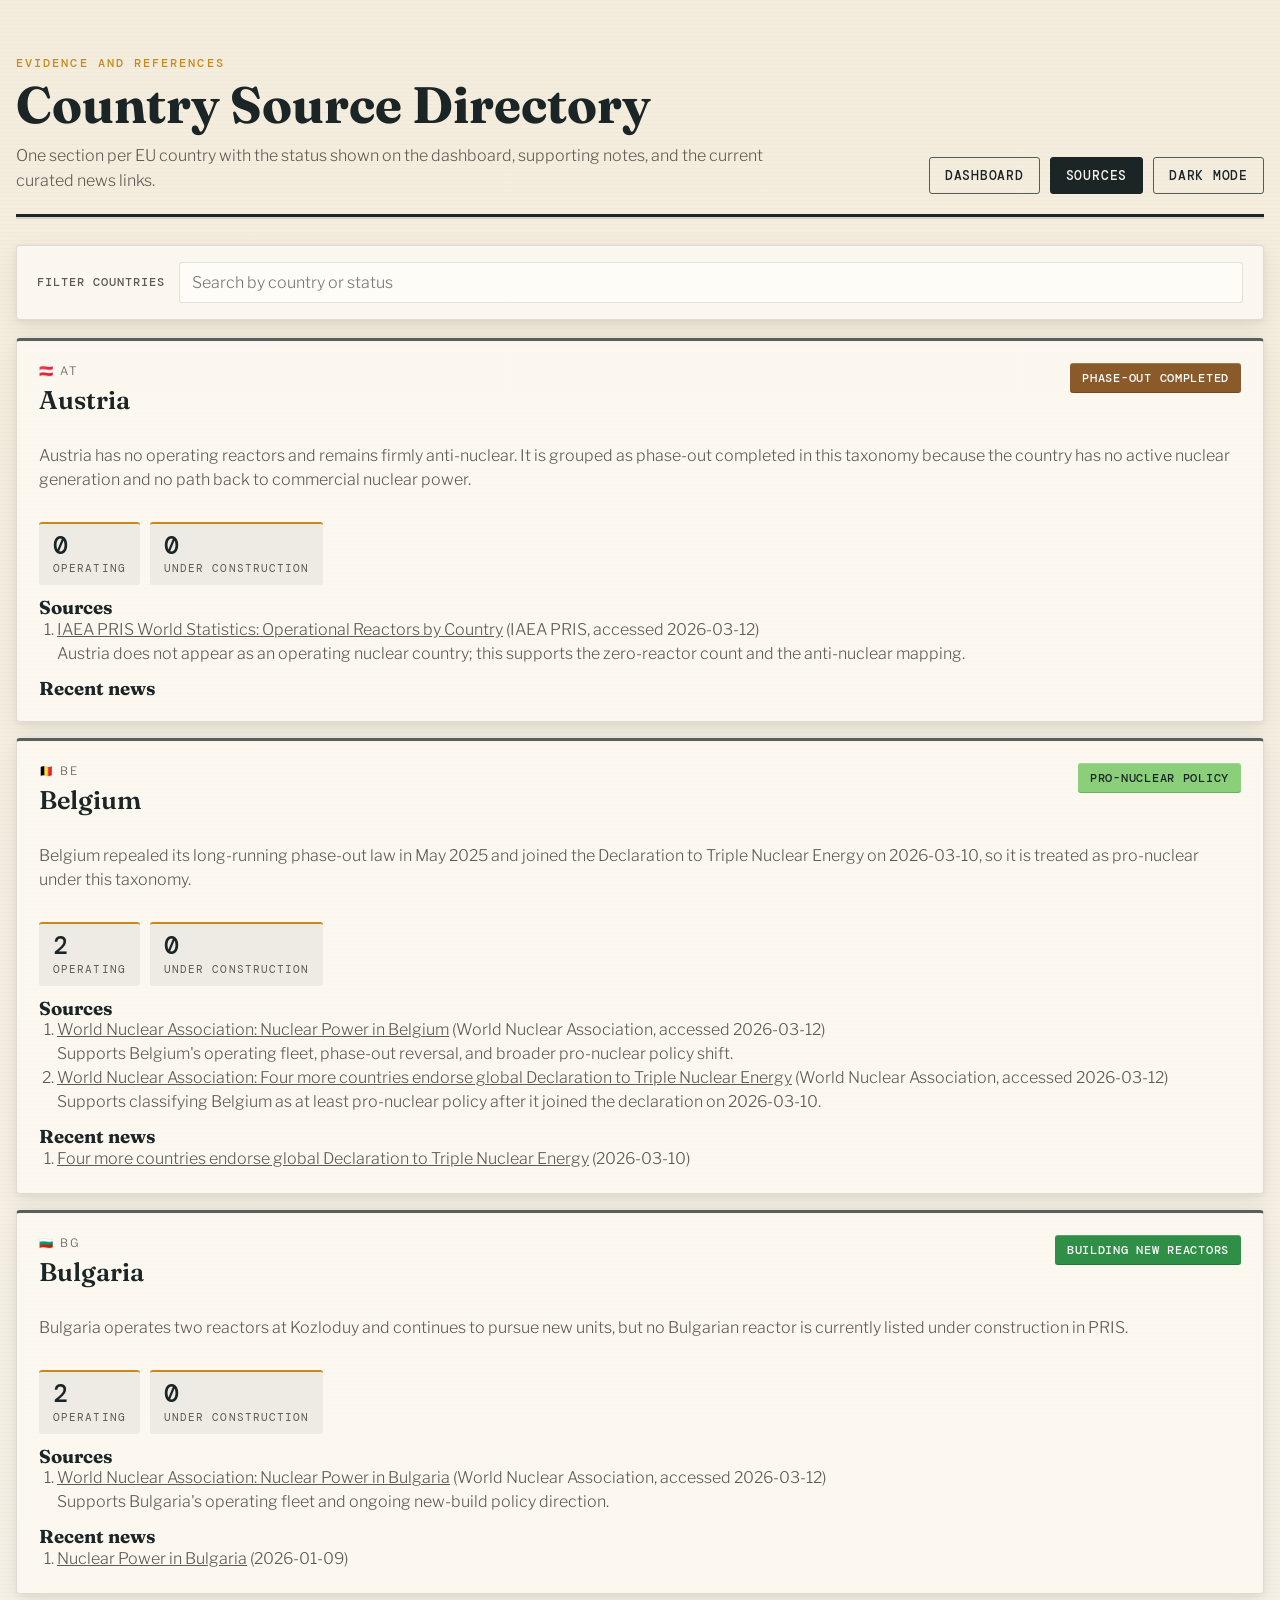
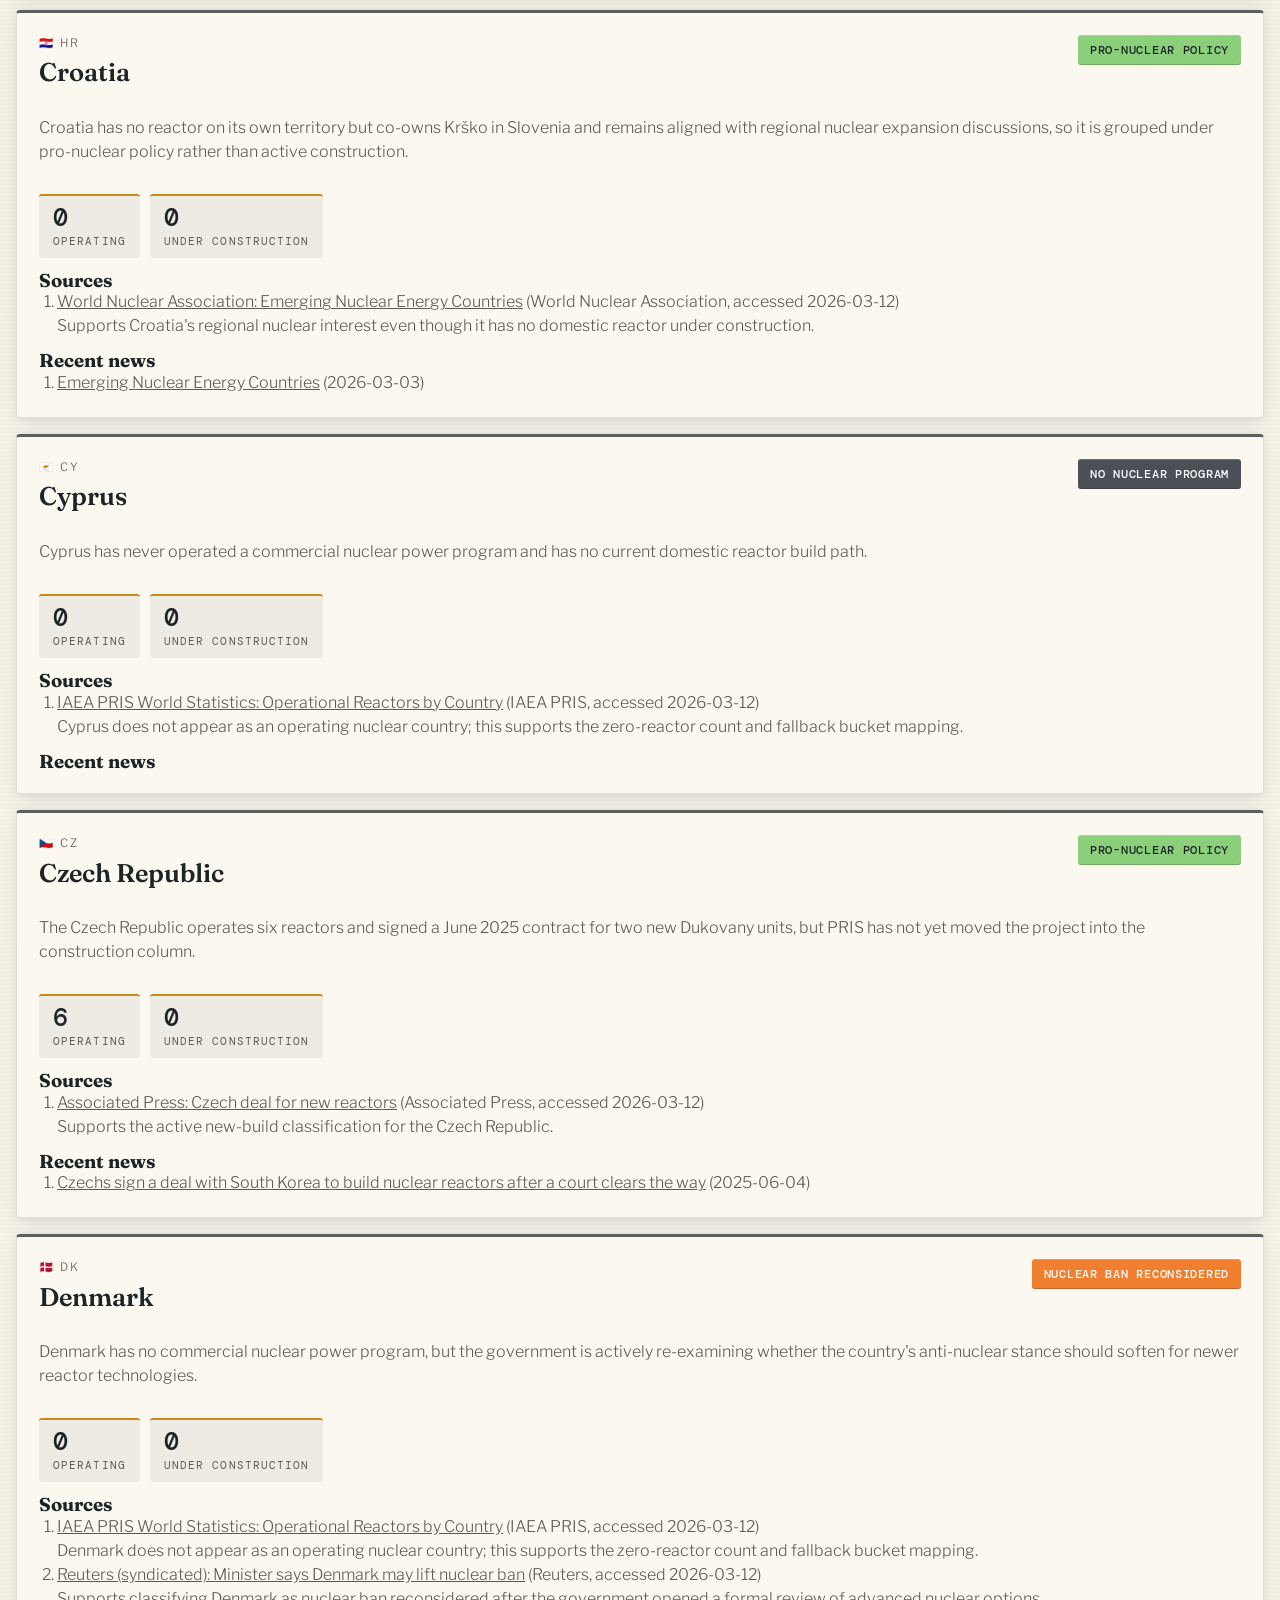
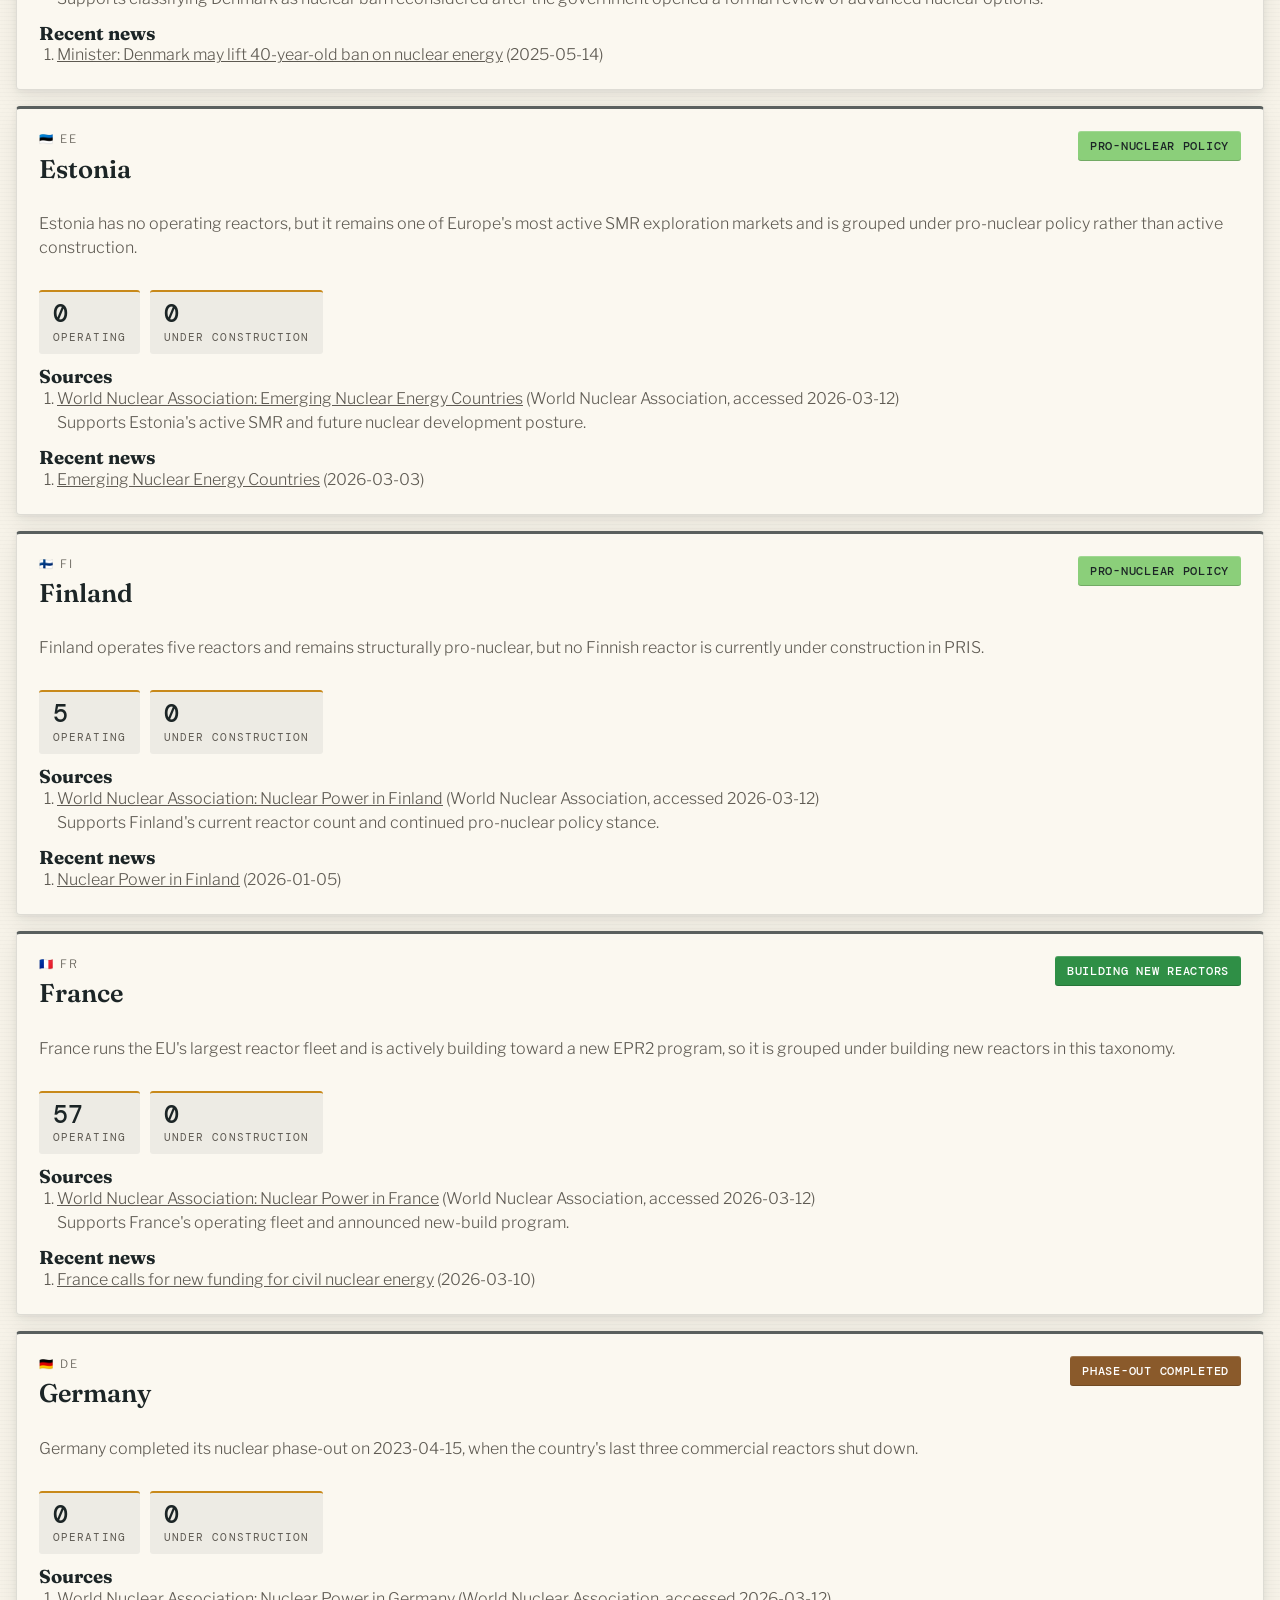
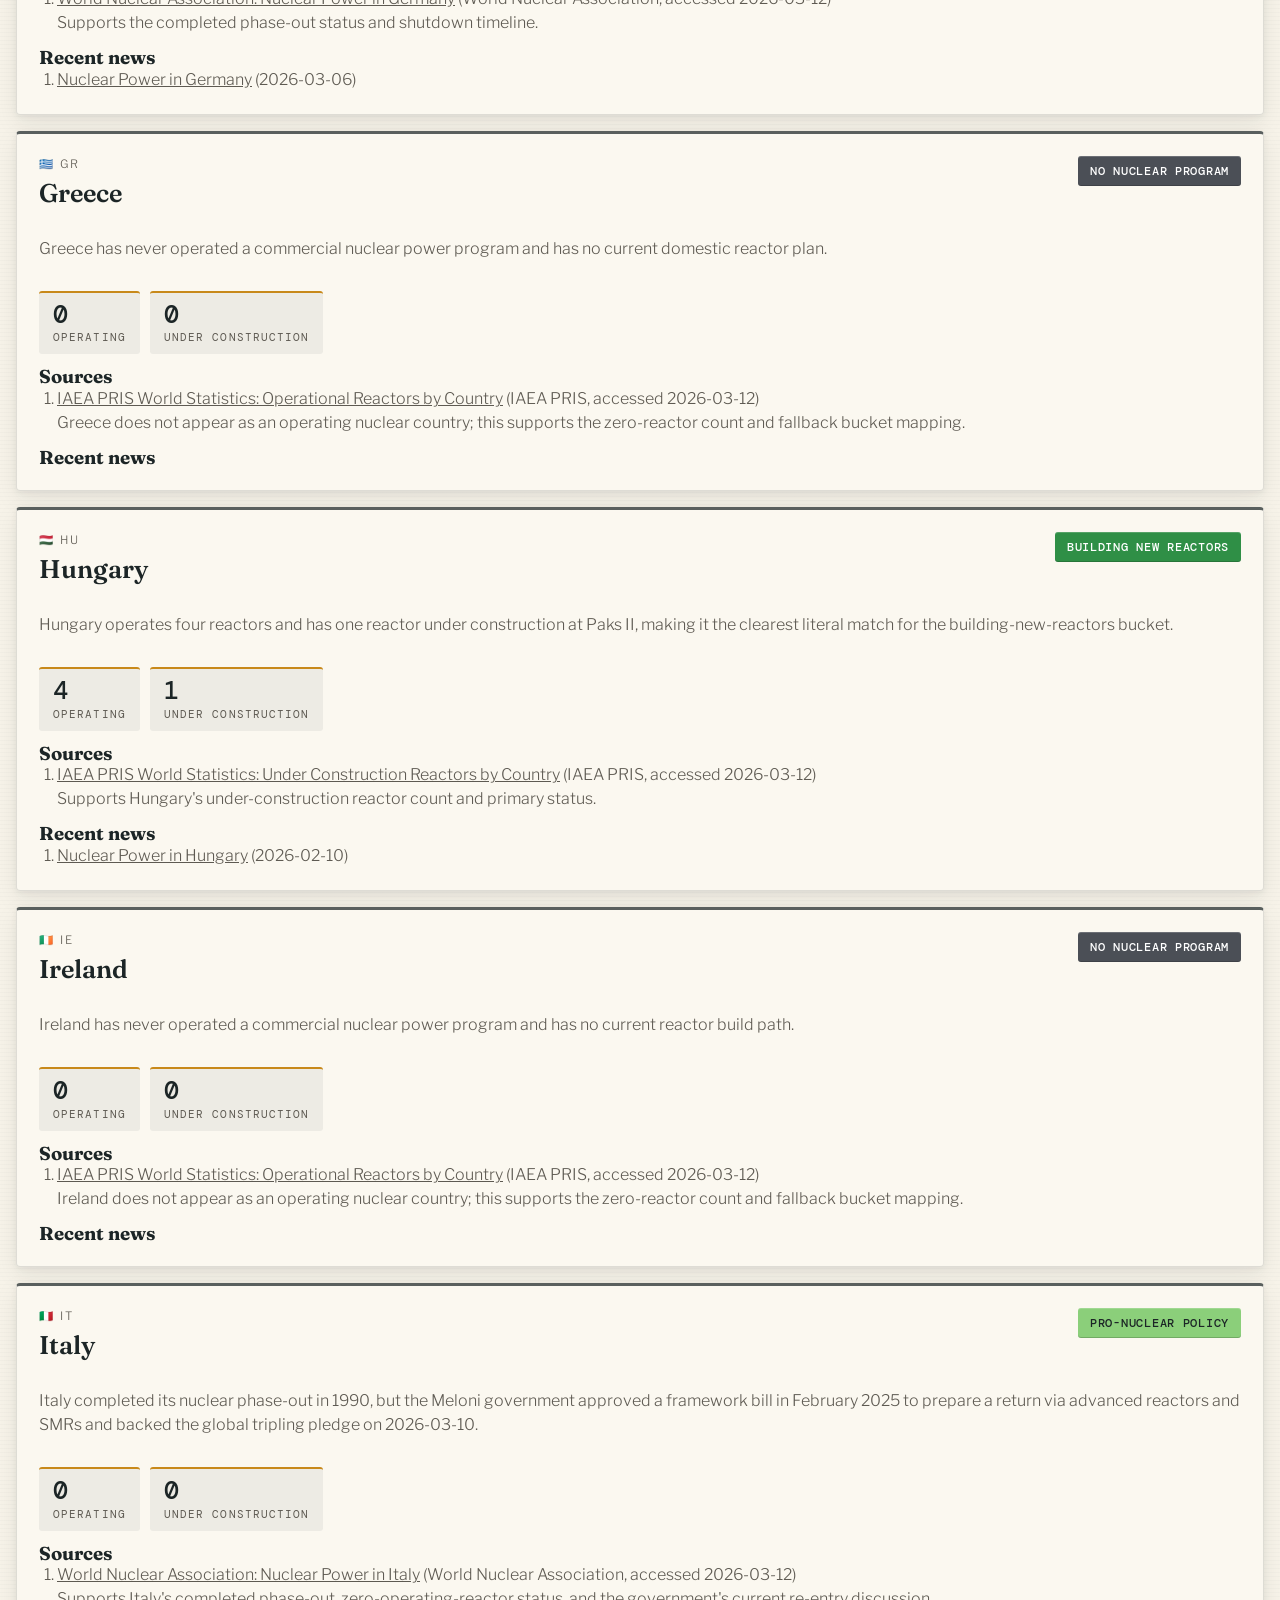
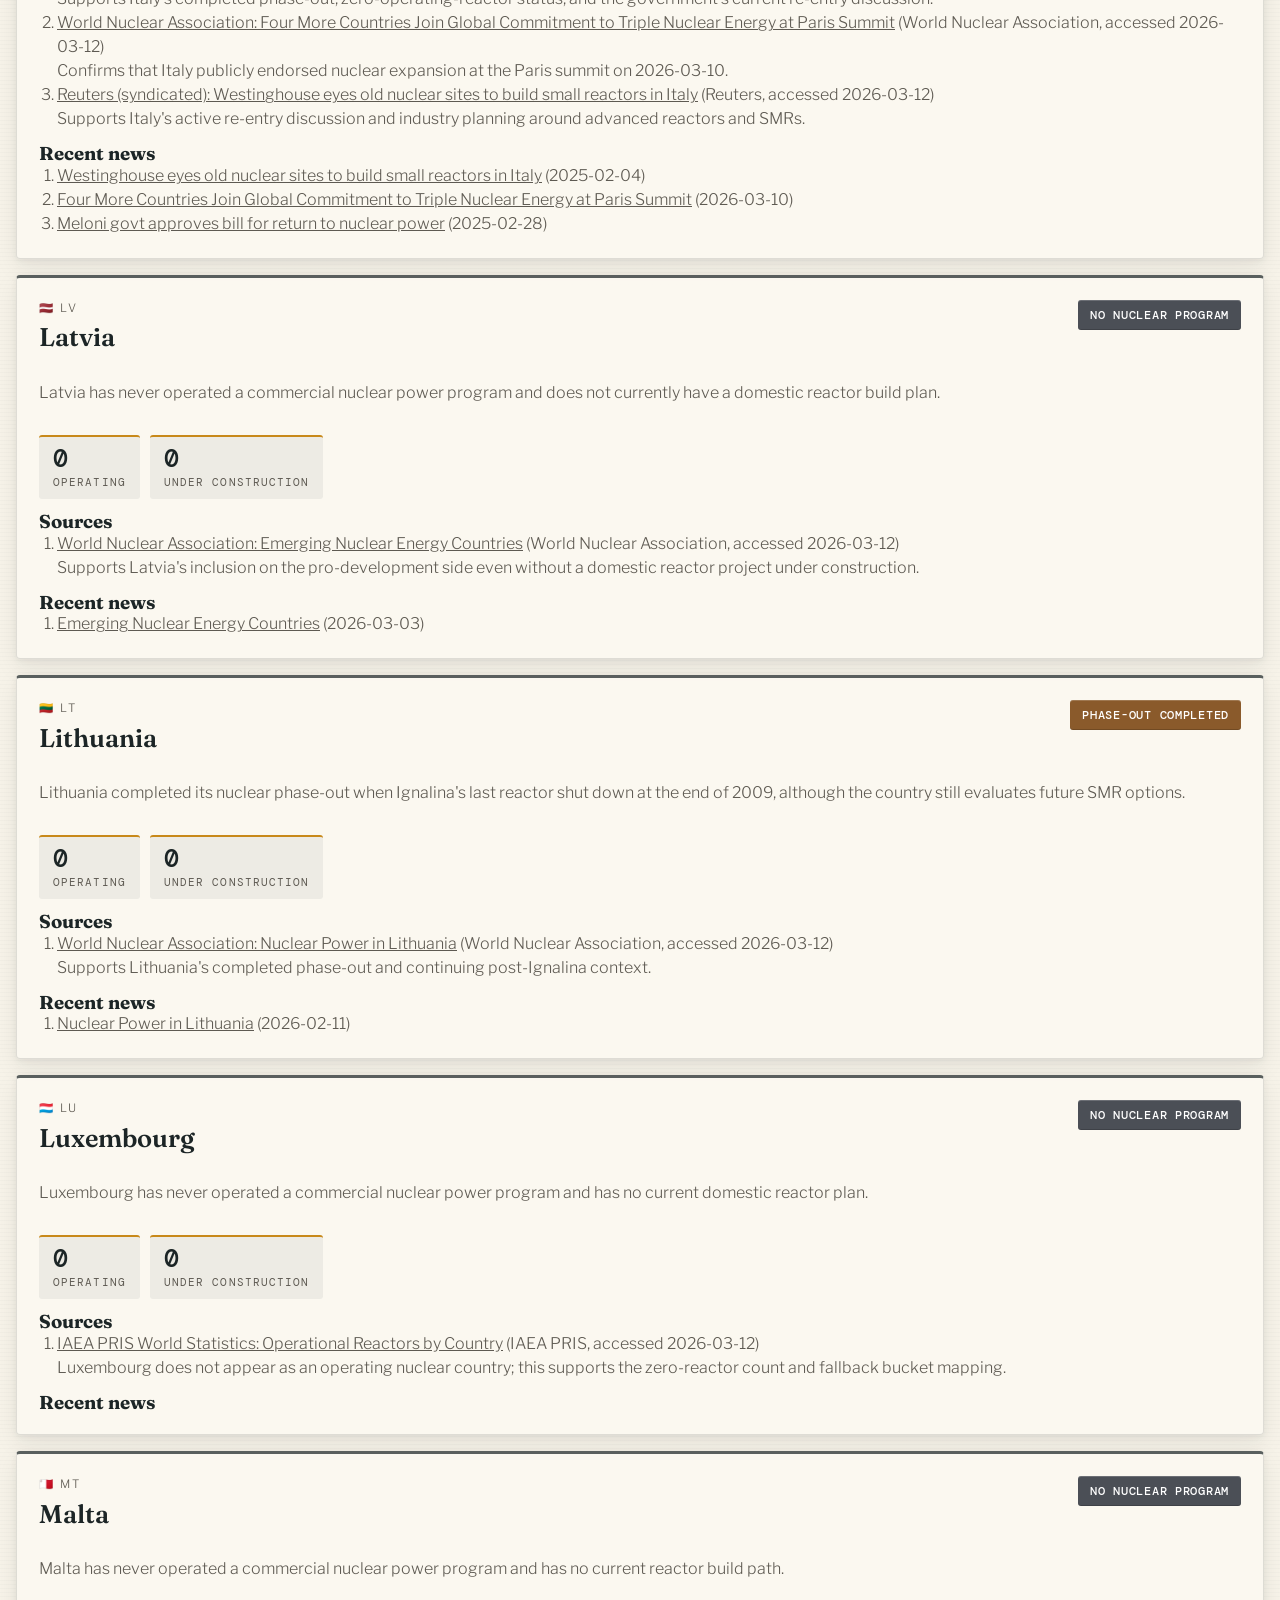
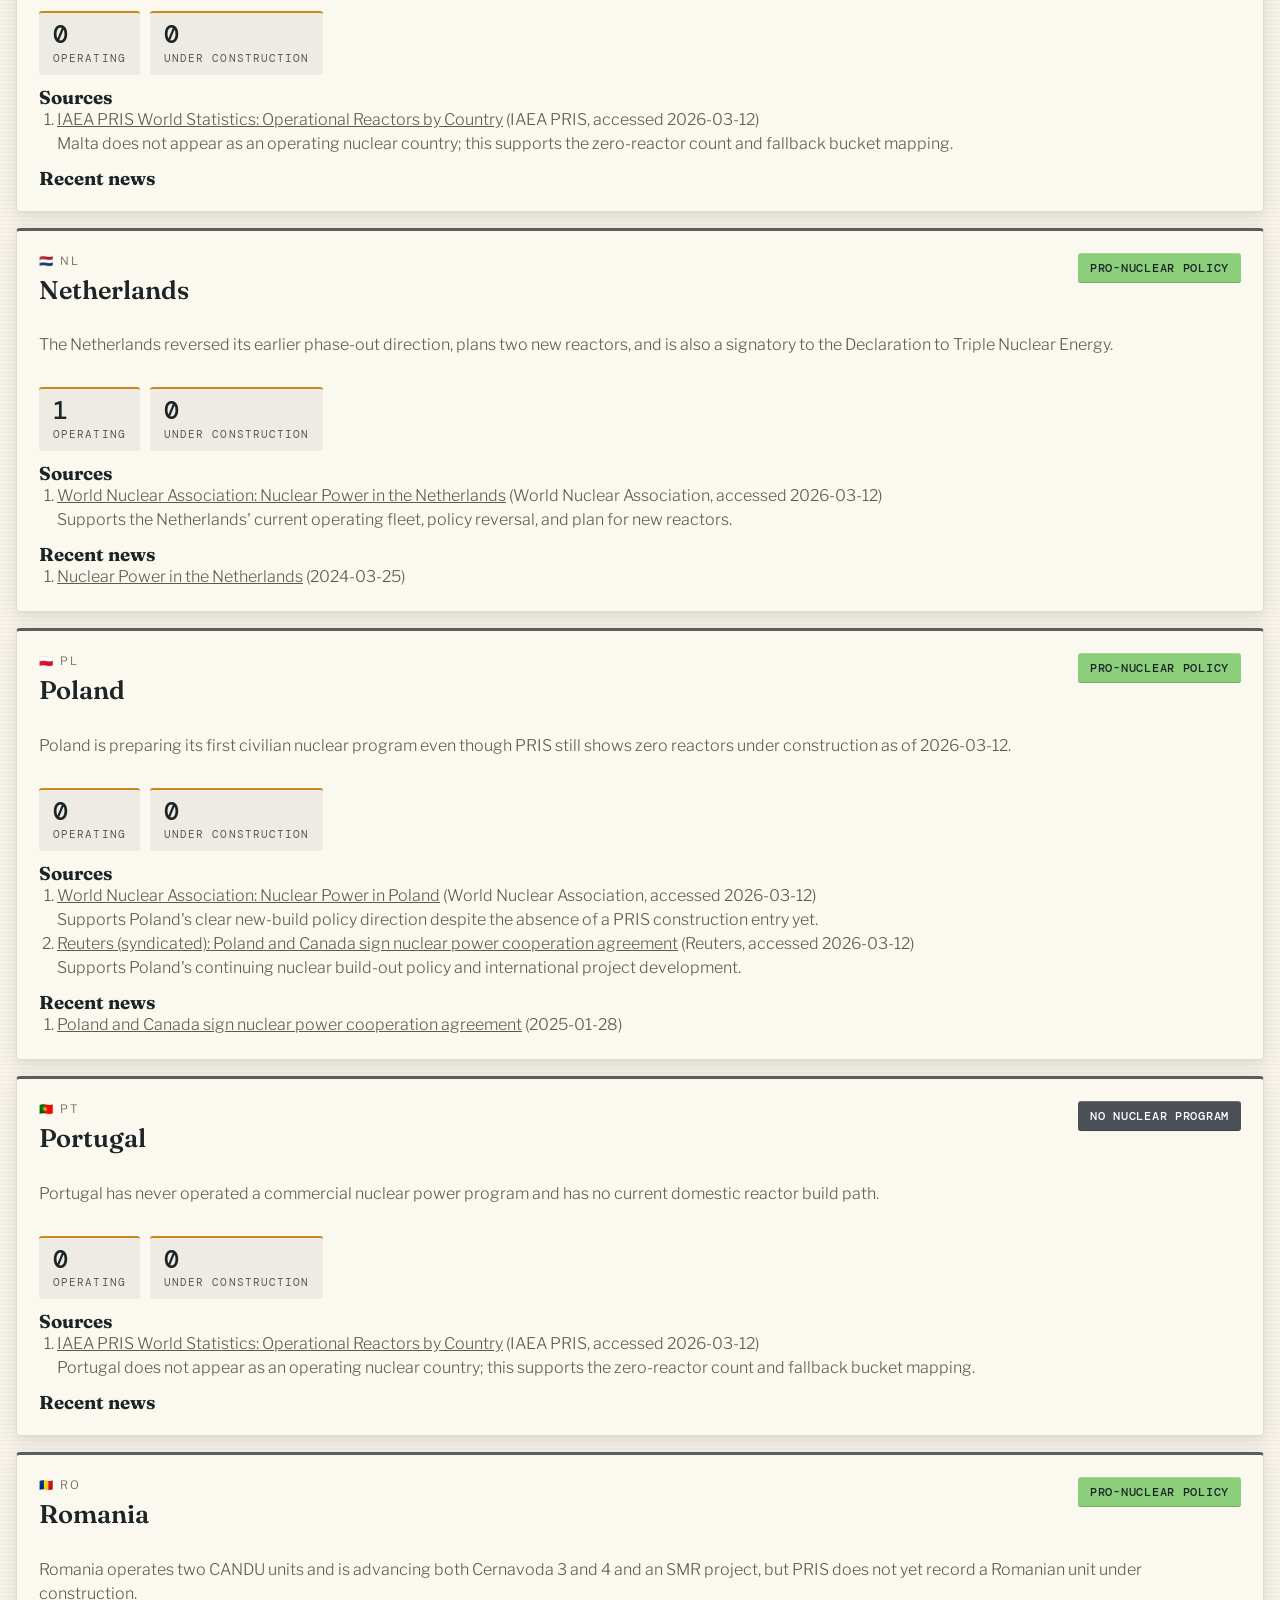
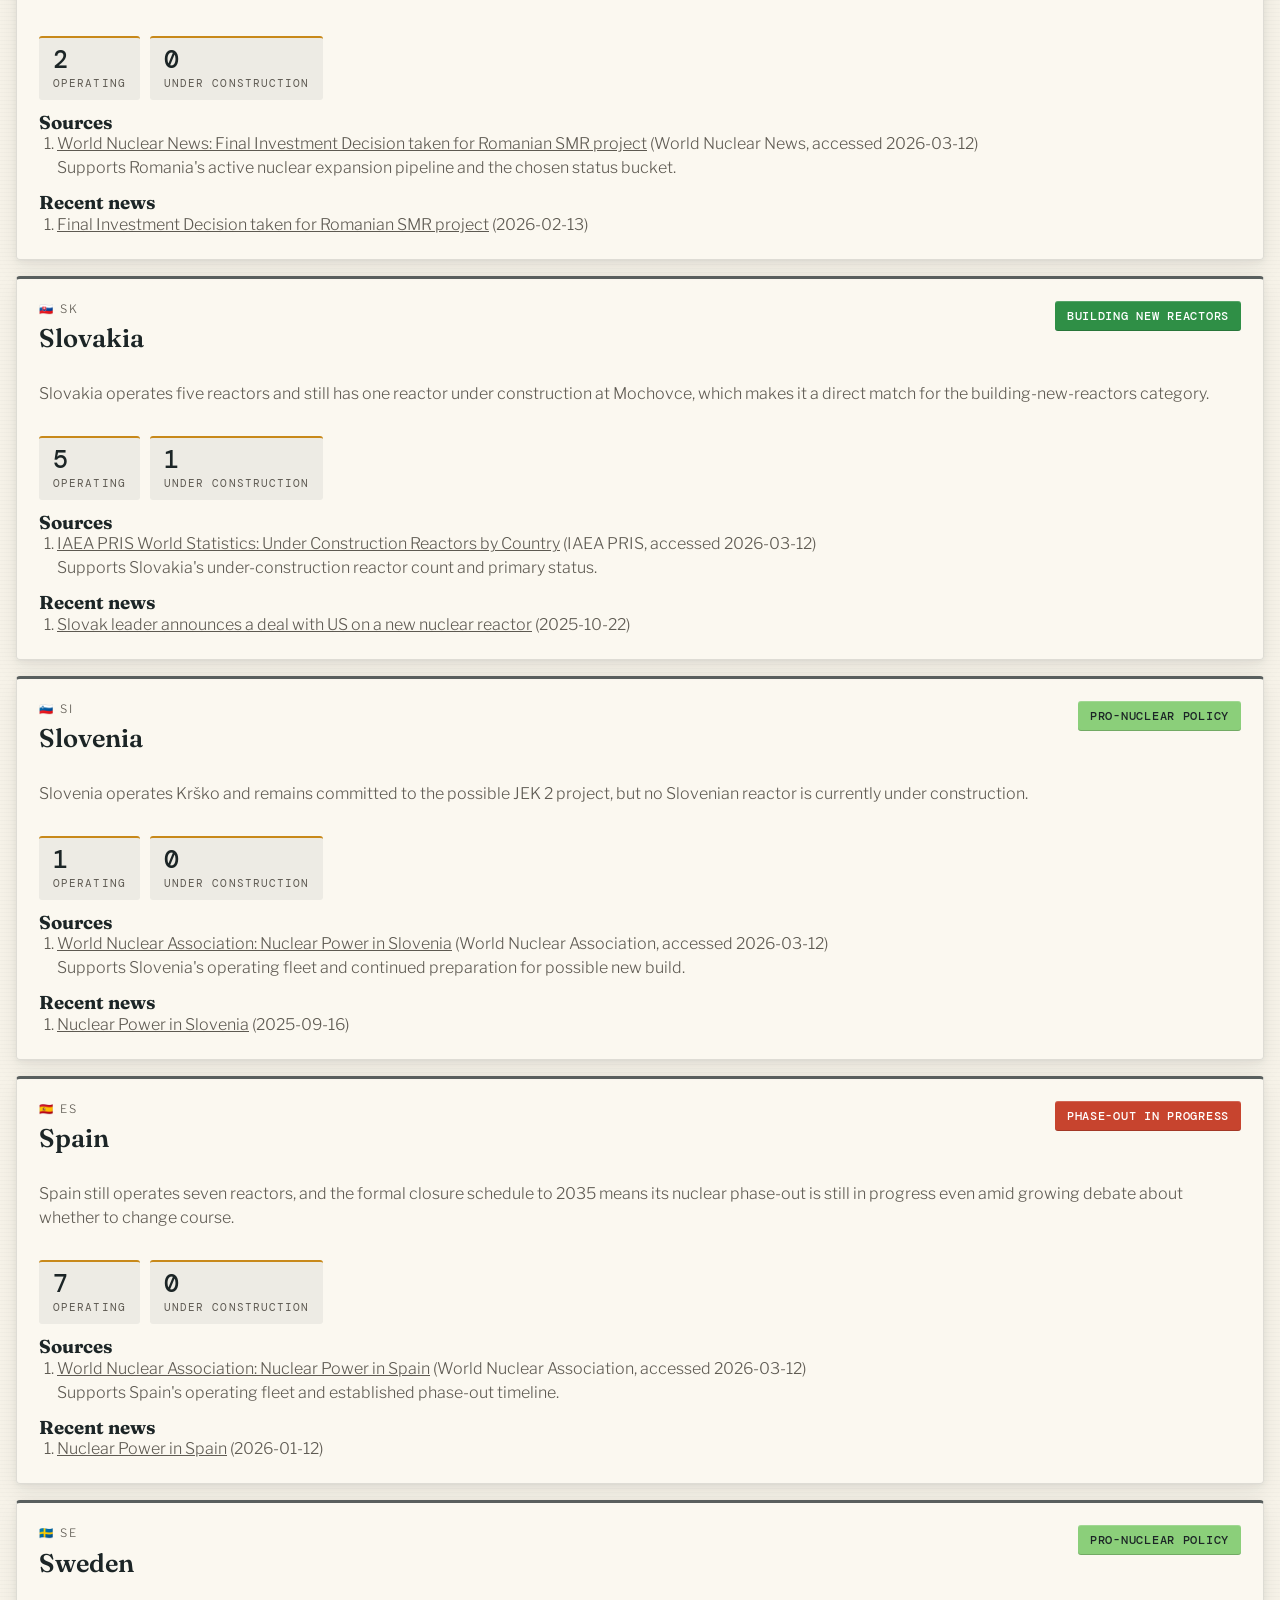
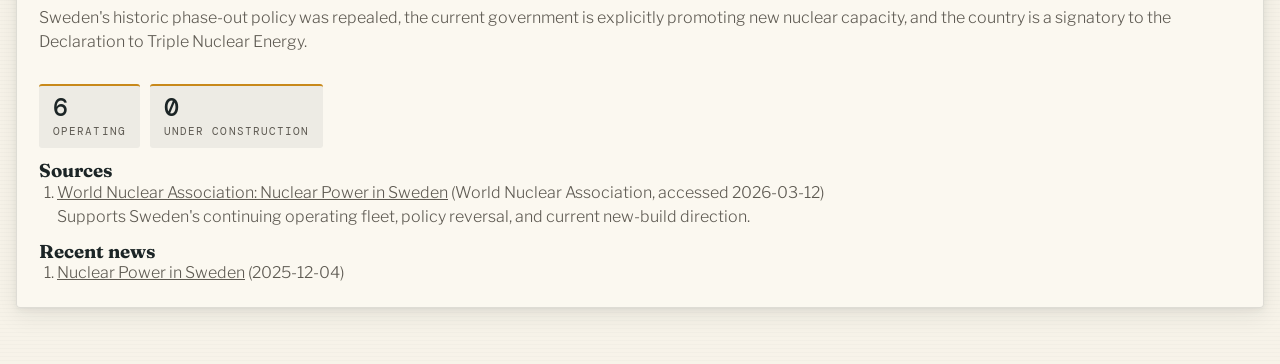
==== sources.html @ fb6e010a "Initial EU nuclear policy status dashboard" ====
<!DOCTYPE html>
<html lang="en">
  <head>
    <meta charset="UTF-8" />
    <meta name="viewport" content="width=device-width, initial-scale=1.0" />
    <title>EU Nuclear Sources</title>
    <link rel="preconnect" href="https://fonts.googleapis.com" />
    <link rel="preconnect" href="https://fonts.gstatic.com" crossorigin />
    <link
      href="https://fonts.googleapis.com/css2?family=Fraunces:ital,opsz,wght@0,9..144,300..900;1,9..144,300..900&family=DM+Mono:ital,wght@0,300;0,400;0,500;1,300&family=Libre+Franklin:ital,wght@0,300;0,400;0,600;0,700;1,300&display=swap"
      rel="stylesheet"
    />
    <link rel="stylesheet" href="assets/css/styles.css" />
  </head>
  <body data-page="sources">
    <div class="page-shell">
      <header class="site-header">
        <div>
          <p class="eyebrow">Evidence and references</p>
          <h1>Country Source Directory</h1>
          <p class="intro">
            One section per EU country with the status shown on the dashboard,
            supporting notes, and the current curated news links.
          </p>
        </div>
        <nav class="site-nav" aria-label="Primary navigation">
          <a class="nav-link" href="index.html">Dashboard</a>
          <a class="nav-link is-active" href="sources.html">Sources</a>
          <button class="theme-toggle" id="theme-toggle" type="button" aria-pressed="false">
            Dark mode
          </button>
        </nav>
      </header>

      <main class="sources-main">
        <section class="sources-toolbar">
          <label class="search-label" for="country-search">Filter countries</label>
          <input
            id="country-search"
            class="country-search"
            type="search"
            placeholder="Search by country or status"
          />
        </section>
        <section id="sources-list" class="sources-list" aria-live="polite"></section>
      </main>
    </div>

    <script type="module" src="assets/js/main.js"></script>
  </body>
</html>
---- assets/css/styles.css ----
:root {
  color-scheme: light;
  --bg: #f7f3e9;
  --bg-strong: #ede8da;
  --panel: rgba(251, 248, 241, 0.95);
  --panel-strong: rgba(255, 253, 248, 0.88);
  --ink: #1c2526;
  --muted: #5e5a52;
  --line: rgba(28, 37, 38, 0.13);
  --line-strong: rgba(28, 37, 38, 0.72);
  --accent: #c8891a;
  --accent-dim: rgba(200, 137, 26, 0.18);
  --shadow: 0 2px 6px rgba(28, 37, 38, 0.06), 0 8px 24px rgba(28, 37, 38, 0.08);
  --shadow-strong: 0 4px 12px rgba(28, 37, 38, 0.10), 0 16px 40px rgba(28, 37, 38, 0.12);
  --sea: rgba(28, 37, 38, 0.06);
  --sea-bg: linear-gradient(160deg, #edeae3 0%, #e4e0d8 50%, #dcd8cf 100%);
  --map-frame-top: rgba(255, 255, 255, 0.7);
  --map-frame-bottom: rgba(227, 220, 205, 0.8);
  --map-frame-stripe: rgba(28, 37, 38, 0.025);
  --detail-panel-bg: rgba(251, 248, 241, 0.97);
  --pill-bg: rgba(28, 37, 38, 0.06);
  --row-bg: rgba(28, 37, 38, 0.04);
  --empty-bg: rgba(251, 248, 241, 0.8);
  --context-fill: #d8d4ca;
  --context-stroke: rgba(28, 37, 38, 0.22);
  --active-stroke: #111111;
  --no-nuclear-program: #4b4f56;
  --phase-out-in-progress: #c7442e;
  --phase-out-completed: #8a5a2b;
  --nuclear-ban-reconsidered: #f07f2f;
  --phase-out-reverted: #d6b93d;
  --pro-nuclear-policy: #8bcf7a;
  --building-new-reactors: #2f8f46;
  --unknown: #8b918f;
}

[data-theme="dark"] {
  color-scheme: dark;
  --bg: #141618;
  --bg-strong: #1c2022;
  --panel: rgba(24, 27, 30, 0.96);
  --panel-strong: rgba(30, 34, 38, 0.92);
  --ink: #ede8dc;
  --muted: #9a9488;
  --line: rgba(237, 232, 220, 0.12);
  --line-strong: rgba(237, 232, 220, 0.65);
  --accent: #d4972a;
  --accent-dim: rgba(212, 151, 42, 0.18);
  --shadow: 0 2px 8px rgba(0, 0, 0, 0.28), 0 12px 36px rgba(0, 0, 0, 0.36);
  --shadow-strong: 0 4px 16px rgba(0, 0, 0, 0.36), 0 24px 56px rgba(0, 0, 0, 0.44);
  --sea: rgba(237, 232, 220, 0.06);
  --sea-bg: linear-gradient(160deg, #2a2e32 0%, #242830 50%, #1e2228 100%);
  --map-frame-top: rgba(35, 45, 52, 0.92);
  --map-frame-bottom: rgba(22, 30, 36, 0.95);
  --map-frame-stripe: rgba(255, 255, 255, 0.028);
  --detail-panel-bg: rgba(24, 27, 30, 0.97);
  --pill-bg: rgba(255, 255, 255, 0.07);
  --row-bg: rgba(255, 255, 255, 0.04);
  --empty-bg: rgba(24, 27, 30, 0.88);
  --context-fill: #2c3238;
  --context-stroke: rgba(237, 232, 220, 0.18);
  --active-stroke: #ede8dc;
}

* {
  box-sizing: border-box;
}

html {
  scroll-behavior: smooth;
}

body {
  margin: 0;
  min-height: 100vh;
  color: var(--ink);
  font-family: "Libre Franklin", "IBM Plex Sans", sans-serif;
  font-weight: 300;
  background-color: var(--bg);
  background-image:
    linear-gradient(180deg, rgba(200, 137, 26, 0.06) 0%, transparent 18%),
    repeating-linear-gradient(
      0deg,
      transparent,
      transparent 3px,
      rgba(28, 37, 38, 0.018) 3px,
      rgba(28, 37, 38, 0.018) 4px
    );
}

[data-theme="dark"] body {
  background-color: var(--bg);
  background-image:
    linear-gradient(180deg, rgba(212, 151, 42, 0.08) 0%, transparent 18%),
    repeating-linear-gradient(
      0deg,
      transparent,
      transparent 3px,
      rgba(255, 255, 255, 0.018) 3px,
      rgba(255, 255, 255, 0.018) 4px
    );
}

a {
  color: inherit;
}

.page-shell {
  width: min(1400px, calc(100% - 32px));
  margin: 0 auto;
  padding: 28px 0 56px;
}

/* Masthead header — flat editorial style */
.site-header {
  display: flex;
  justify-content: space-between;
  gap: 24px;
  align-items: end;
  padding: 28px 0 20px;
  margin-bottom: 28px;
  background: transparent;
  border-bottom: 3px solid var(--ink);
  box-shadow: 0 2px 0 0 var(--line);
}

.eyebrow {
  margin: 0 0 8px;
  font-family: "DM Mono", "IBM Plex Mono", monospace;
  font-size: 0.72rem;
  font-weight: 500;
  letter-spacing: 0.18em;
  text-transform: uppercase;
  color: var(--accent);
}

h1,
h2,
h3 {
  margin: 0;
  font-family: "Fraunces", "Georgia", serif;
  line-height: 1;
}

h1 {
  font-size: clamp(2.2rem, 4vw, 4.2rem);
  font-weight: 700;
  font-optical-sizing: auto;
}

.title-icon {
  font-size: 0.45em;
  vertical-align: middle;
  position: relative;
  top: -0.1em;
}

h2 {
  font-size: clamp(1.4rem, 2vw, 2.2rem);
  font-weight: 600;
}

.intro {
  max-width: 68ch;
  margin: 14px 0 0;
  font-family: "Libre Franklin", sans-serif;
  font-weight: 300;
  color: var(--muted);
  line-height: 1.55;
}

.site-nav {
  display: flex;
  gap: 10px;
  flex-wrap: wrap;
  align-items: center;
}

.nav-link {
  padding: 9px 15px;
  border: 1px solid var(--line-strong);
  border-radius: 3px;
  background: transparent;
  text-decoration: none;
  font-family: "DM Mono", "IBM Plex Mono", monospace;
  font-size: 0.8rem;
  font-weight: 500;
  letter-spacing: 0.06em;
  text-transform: uppercase;
  color: var(--ink);
  transition: background 120ms ease, color 120ms ease, border-color 120ms ease;
}

.nav-link:hover {
  background: var(--accent-dim);
  border-color: var(--accent);
  color: var(--accent);
}

.nav-link.is-active {
  color: var(--bg);
  background: var(--ink);
  border-color: var(--ink);
}

.theme-toggle {
  padding: 9px 15px;
  border: 1px solid var(--line-strong);
  border-radius: 3px;
  background: transparent;
  color: var(--ink);
  font-family: "DM Mono", "IBM Plex Mono", monospace;
  font-size: 0.8rem;
  font-weight: 500;
  letter-spacing: 0.06em;
  text-transform: uppercase;
  cursor: pointer;
  transition: background 120ms ease, color 120ms ease, border-color 120ms ease;
}

.theme-toggle:hover {
  background: var(--accent-dim);
  border-color: var(--accent);
  color: var(--accent);
}

.theme-toggle[aria-pressed="true"] {
  color: var(--bg);
  background: var(--ink);
  border-color: var(--ink);
}

/* Focus ring */
:focus-visible {
  outline: 2.5px solid var(--accent);
  outline-offset: 2px;
}

.legend {
  display: flex;
  flex-wrap: wrap;
  gap: 10px;
}

.legend-item {
  display: flex;
  align-items: center;
  gap: 8px;
  font-family: "DM Mono", "IBM Plex Mono", monospace;
  font-size: 0.75rem;
  font-weight: 400;
  letter-spacing: 0.03em;
}

.legend-swatch {
  width: 12px;
  height: 12px;
  border-radius: 2px;
  flex-shrink: 0;
}

.map-layout {
  display: grid;
  grid-template-columns: minmax(280px, 360px) minmax(0, 1fr);
  gap: 18px;
  align-items: start;
}

.map-panel {
  padding: 20px;
  border: 1px solid var(--line);
  border-top: 3px solid var(--accent);
  border-radius: 6px;
  background: var(--panel);
  box-shadow: var(--shadow);
}

.map-heading {
  display: flex;
  justify-content: space-between;
  gap: 16px;
  align-items: end;
  margin-bottom: 18px;
}

.map-legend {
  position: absolute;
  top: 12px;
  left: 12px;
  z-index: 2;
  max-width: min(280px, calc(100% - 24px));
  gap: 7px;
  padding: 10px 12px;
  border-radius: 4px;
  background: var(--panel);
  border: 1px solid var(--line);
  box-shadow: var(--shadow);
}

.map-frame {
  position: relative;
  overflow: hidden;
  padding: 0;
  border-radius: 4px;
  background: var(--sea-bg);
  box-shadow:
    inset 0 0 0 1px rgba(28, 37, 38, 0.14),
    inset 0 0 0 4px rgba(28, 37, 38, 0.04);
}

.eu-map {
  width: 100%;
  height: auto;
  display: block;
}

.map-loading {
  padding: 48px 16px;
  text-align: center;
  color: var(--muted);
  font-family: "DM Mono", monospace;
  font-weight: 400;
}

.country-shape {
  cursor: pointer;
}

.country-shape path,
.country-shape polygon,
.country-shape rect,
.country-shape ellipse {
  fill: var(--country-fill) !important;
  stroke: rgba(28, 37, 38, 0.32) !important;
  stroke-width: 1.2 !important;
  transition: fill 140ms ease, stroke 140ms ease, filter 140ms ease;
}

[data-theme="dark"] .country-shape path,
[data-theme="dark"] .country-shape polygon,
[data-theme="dark"] .country-shape rect,
[data-theme="dark"] .country-shape ellipse {
  stroke: rgba(237, 232, 220, 0.20) !important;
}

.context-country path,
.context-country polygon,
.context-country rect,
.context-country ellipse {
  fill: var(--context-fill);
  stroke: var(--context-stroke);
  stroke-width: 1;
}

.country-shape:hover path,
.country-shape:hover polygon,
.country-shape:hover rect,
.country-shape:hover ellipse,
.country-shape:focus-visible path,
.country-shape:focus-visible polygon,
.country-shape:focus-visible rect,
.country-shape:focus-visible ellipse {
  filter: brightness(1.12);
}

.country-shape:focus {
  outline: none;
}

.country-shape:focus-visible {
  outline: 2.5px solid var(--accent);
  outline-offset: 2px;
}

.country-shape.is-active path,
.country-shape.is-active polygon,
.country-shape.is-active rect,
.country-shape.is-active ellipse {
  stroke: var(--active-stroke) !important;
  stroke-width: 2.2 !important;
  filter: drop-shadow(0 8px 12px rgba(28, 37, 38, 0.2));
}

/* Detail panel — newspaper sidebar convention */
.map-detail {
  display: grid;
  gap: 12px;
  padding: 20px 20px 20px 18px;
  border: 1px solid var(--line);
  border-left: 4px solid var(--detail-accent, var(--accent));
  border-radius: 6px;
  background: var(--detail-panel-bg);
  box-shadow: var(--shadow);
  min-width: 0;
  overflow: hidden;
}

/* Entry animation — fires when JS sets innerHTML */
@keyframes panel-in {
  from {
    opacity: 0;
    transform: translateY(6px);
  }
  to {
    opacity: 1;
    transform: translateY(0);
  }
}

.map-detail > * {
  animation: panel-in 260ms ease both;
}

.map-detail > *:nth-child(1) { animation-delay: 0ms; }
.map-detail > *:nth-child(2) { animation-delay: 40ms; }
.map-detail > *:nth-child(3) { animation-delay: 80ms; }
.map-detail > *:nth-child(4) { animation-delay: 120ms; }
.map-detail > *:nth-child(5) { animation-delay: 160ms; }
.map-detail > *:nth-child(6) { animation-delay: 200ms; }

.detail-panel {
  position: sticky;
  top: 24px;
}

.map-credit {
  margin: 10px 4px 0;
  font-family: "DM Mono", "IBM Plex Mono", monospace;
  font-size: 0.72rem;
  color: var(--muted);
  letter-spacing: 0.03em;
}

.map-detail h3 {
  font-size: 1.45rem;
  font-weight: 700;
}

/* Status badge — stamp aesthetic */
.status-badge {
  display: inline-flex;
  align-items: center;
  width: fit-content;
  padding: 7px 12px;
  border-radius: 3px;
  color: white;
  font-family: "DM Mono", "IBM Plex Mono", monospace;
  font-size: 0.75rem;
  font-weight: 500;
  letter-spacing: 0.06em;
  text-transform: uppercase;
  box-shadow: inset 0 1px 0 rgba(255, 255, 255, 0.18), inset 0 -1px 0 rgba(0, 0, 0, 0.18);
}

.status-badge.is-light-bg {
  color: #1c2526;
}

/* Stat pills — left-aligned, amber rule, DM Mono numbers */
.detail-stats {
  display: flex;
  gap: 10px;
  flex-wrap: wrap;
}

.stat-pill {
  display: flex;
  flex-direction: column;
  align-items: flex-start;
  padding: 10px 14px;
  border-radius: 3px;
  border-top: 2px solid var(--accent);
  background: var(--pill-bg);
  gap: 3px;
  min-width: 80px;
}

.stat-pill__value {
  font-family: "DM Mono", "IBM Plex Mono", monospace;
  font-size: 1.55rem;
  font-weight: 500;
  line-height: 1;
  color: var(--ink);
}

.stat-pill__label {
  font-family: "DM Mono", "IBM Plex Mono", monospace;
  font-size: 0.68rem;
  font-weight: 400;
  text-transform: uppercase;
  letter-spacing: 0.1em;
  color: var(--muted);
}

/* News links — italic, arrow pseudo, amber hover */
.news-link {
  display: inline-flex;
  width: fit-content;
  padding: 8px 12px;
  border: 1px solid var(--line);
  border-radius: 3px;
  background: transparent;
  text-decoration: none;
  font-style: italic;
  font-family: "Libre Franklin", sans-serif;
  font-weight: 300;
  gap: 8px;
  max-width: 100%;
  font-size: 0.88rem;
  min-width: 0;
  max-width: 100%;
  word-break: break-word;
  transition: color 120ms ease, border-color 120ms ease;
}

.news-link:hover {
  color: var(--accent);
  border-color: var(--accent);
}

.news-link::after {
  content: "↗";
  flex-shrink: 0;
  font-style: normal;
}

.detail-actions {
  display: flex;
  justify-content: flex-start;
  min-width: 0;
  overflow: hidden;
}

/* Summary rows — flat table style */
.summary-list {
  display: grid;
  gap: 0;
  margin-top: 4px;
  border-top: 1px solid var(--line);
}

.summary-row {
  display: flex;
  align-items: center;
  justify-content: space-between;
  gap: 12px;
  padding: 9px 4px;
  border-bottom: 1px solid var(--line);
  background: transparent;
}

.summary-row strong {
  font-family: "DM Mono", "IBM Plex Mono", monospace;
  font-size: 1.1rem;
  font-weight: 500;
  min-width: 2ch;
  text-align: right;
  color: var(--ink);
}

.summary-label {
  display: inline-flex;
  align-items: center;
  gap: 10px;
}

/* Sources page */
.sources-main {
  display: grid;
  gap: 18px;
}

.sources-toolbar {
  display: flex;
  gap: 14px;
  align-items: center;
  padding: 16px 20px;
  border: 1px solid var(--line);
  border-radius: 4px;
  background: var(--panel);
  box-shadow: var(--shadow);
}

.search-label {
  font-family: "DM Mono", monospace;
  font-size: 0.78rem;
  font-weight: 500;
  text-transform: uppercase;
  letter-spacing: 0.08em;
  color: var(--muted);
  white-space: nowrap;
}

.country-search {
  flex: 1;
  min-width: 220px;
  padding: 10px 12px;
  border: 1px solid var(--line);
  border-radius: 3px;
  font: inherit;
  color: inherit;
  background: var(--panel-strong);
}

.sources-list {
  display: grid;
  gap: 16px;
}

/* Source cards — editorial top rule */
.source-card {
  display: grid;
  gap: 14px;
  padding: 22px;
  border: 1px solid var(--line);
  border-top: 3px solid var(--line-strong);
  border-radius: 4px;
  background: var(--panel);
  box-shadow: var(--shadow);
}

.source-header {
  display: flex;
  justify-content: space-between;
  gap: 16px;
  align-items: start;
}

.source-card h2,
.source-card h3 {
  font-family: "Fraunces", "Georgia", serif;
}

.source-card p,
.source-card li {
  font-family: "Libre Franklin", sans-serif;
  font-weight: 300;
  color: var(--muted);
  line-height: 1.5;
}

/* DM Mono section headings in source cards */
.source-card .section-heading {
  font-family: "DM Mono", "IBM Plex Mono", monospace;
  font-size: 0.72rem;
  font-weight: 500;
  text-transform: uppercase;
  letter-spacing: 0.12em;
  color: var(--muted);
  margin: 4px 0 8px;
}

.source-list,
.news-list {
  margin: 0;
  padding-left: 18px;
}

.empty-state {
  padding: 26px;
  border: 1px dashed rgba(28, 37, 38, 0.22);
  border-radius: 4px;
  color: var(--muted);
  background: var(--empty-bg);
  font-family: "DM Mono", monospace;
  font-size: 0.85rem;
}

@media (max-width: 860px) {
  .site-header,
  .sources-toolbar,
  .source-header {
    grid-template-columns: 1fr;
    display: grid;
  }

  .site-header {
    align-items: start;
  }

  .map-layout {
    grid-template-columns: 1fr;
  }

  .detail-panel {
    position: static;
    order: 2;
  }

  .map-panel {
    order: 1;
  }
}

@media (max-width: 560px) {
  .page-shell {
    width: min(100% - 20px, 100%);
    padding-top: 16px;
  }

  .site-header,
  .map-panel,
  .card,
  .source-card {
    padding: 16px;
  }

  h1 {
    font-size: 2rem;
  }
}

@media (prefers-reduced-motion: reduce) {
  *,
  *::before,
  *::after {
    animation-duration: 0.01ms !important;
    animation-iteration-count: 1 !important;
    transition-duration: 0.01ms !important;
  }
}
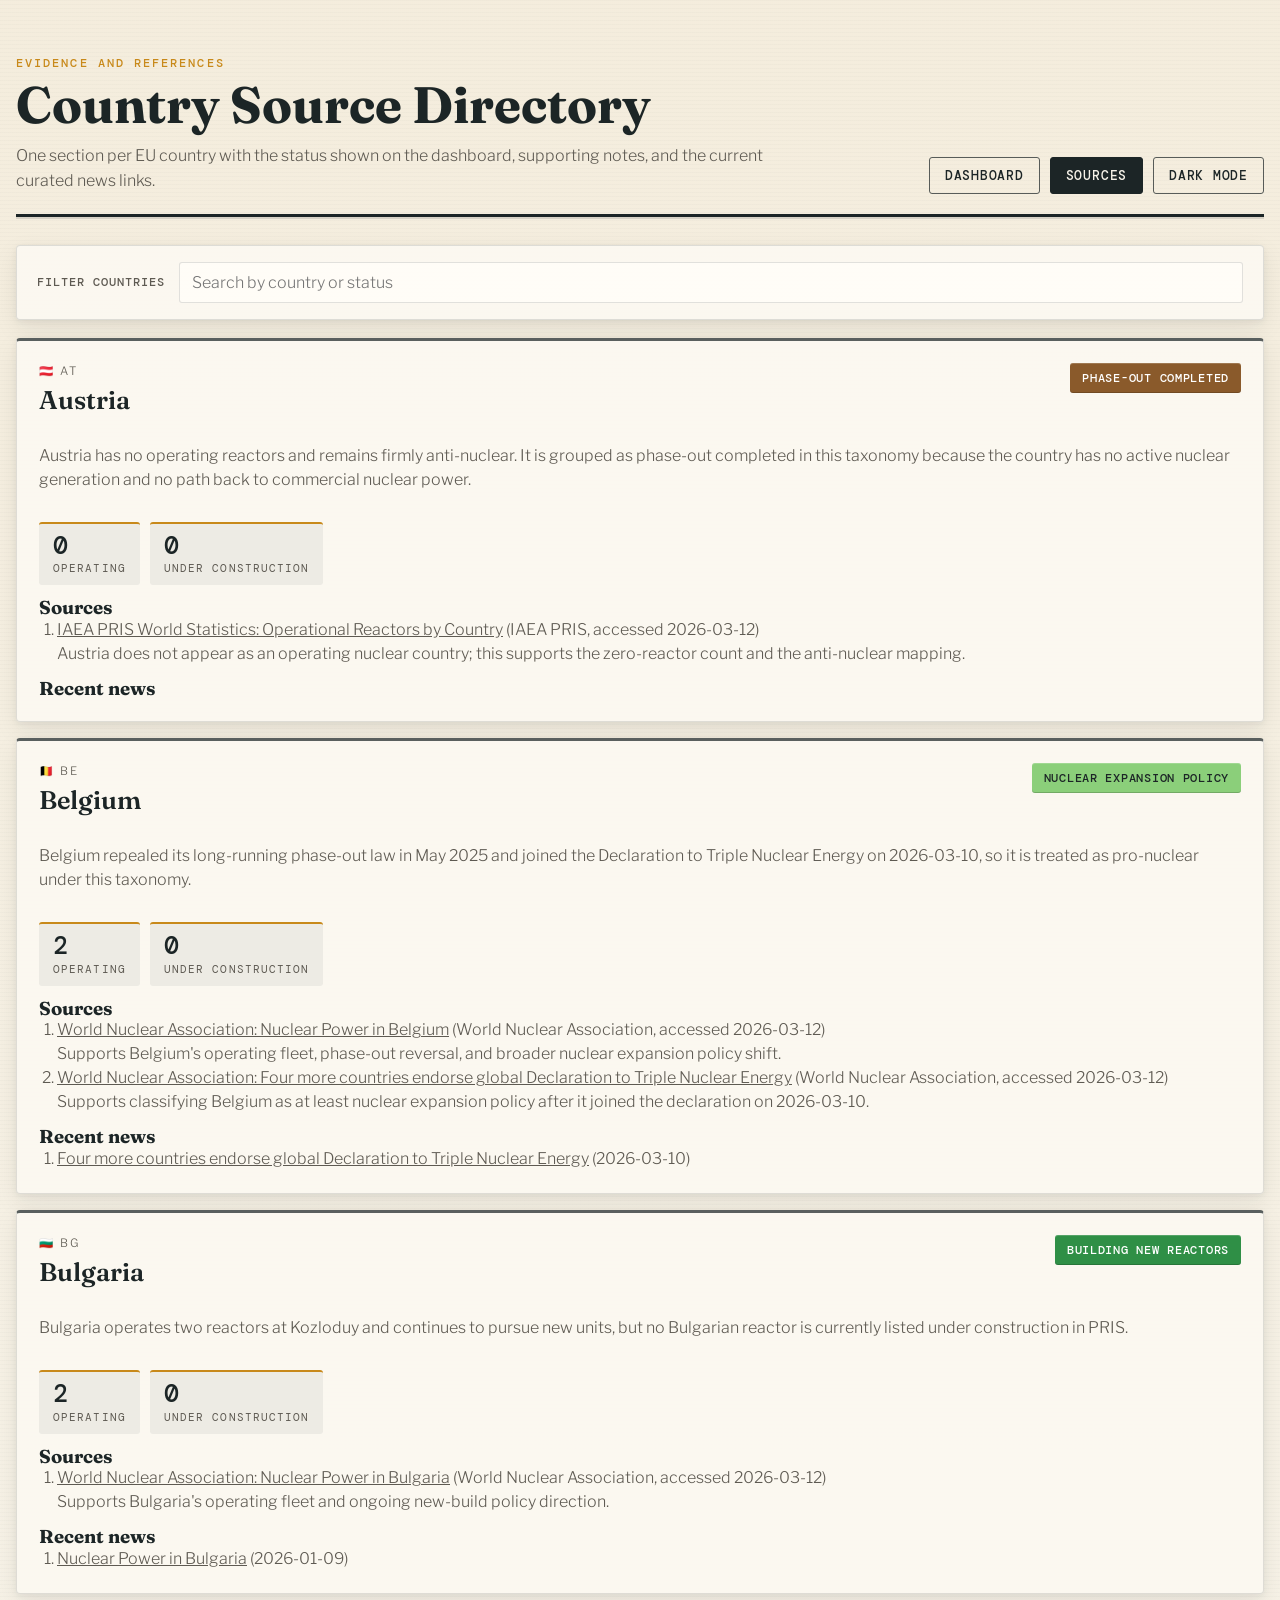
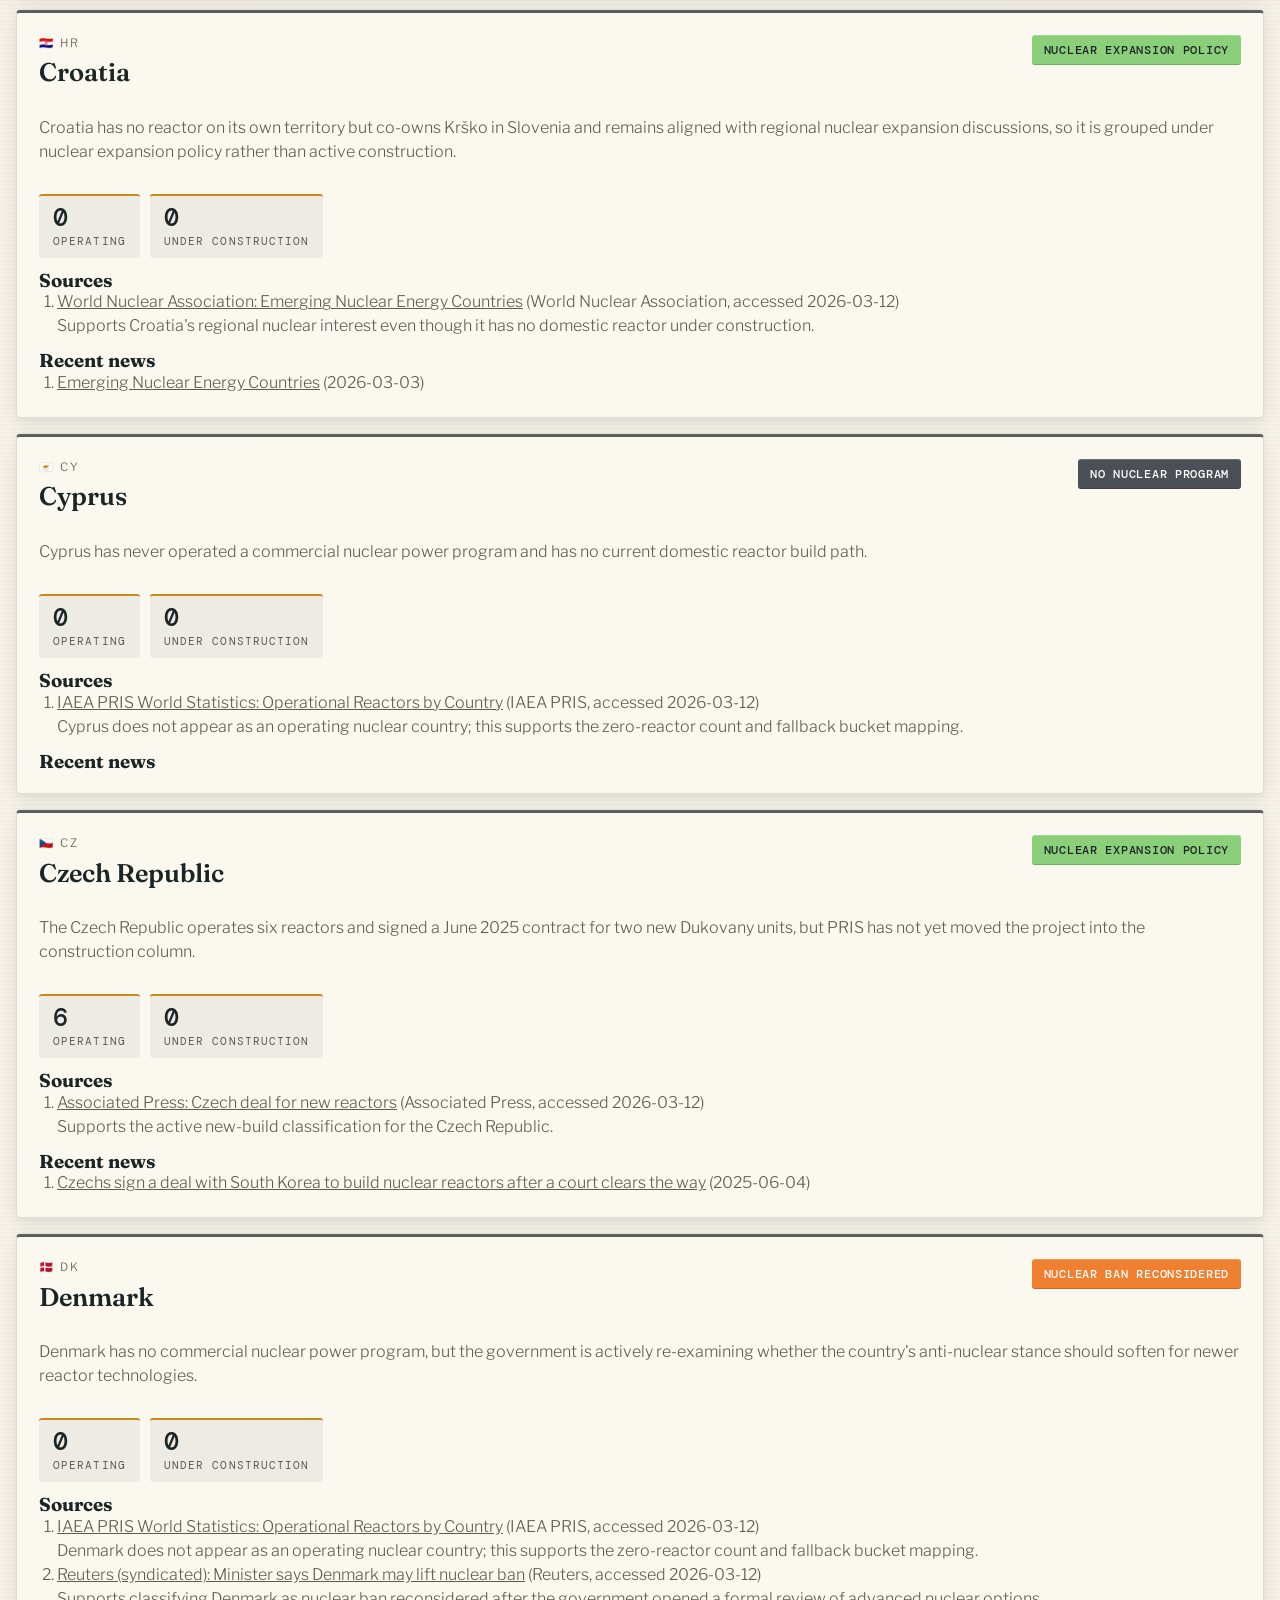
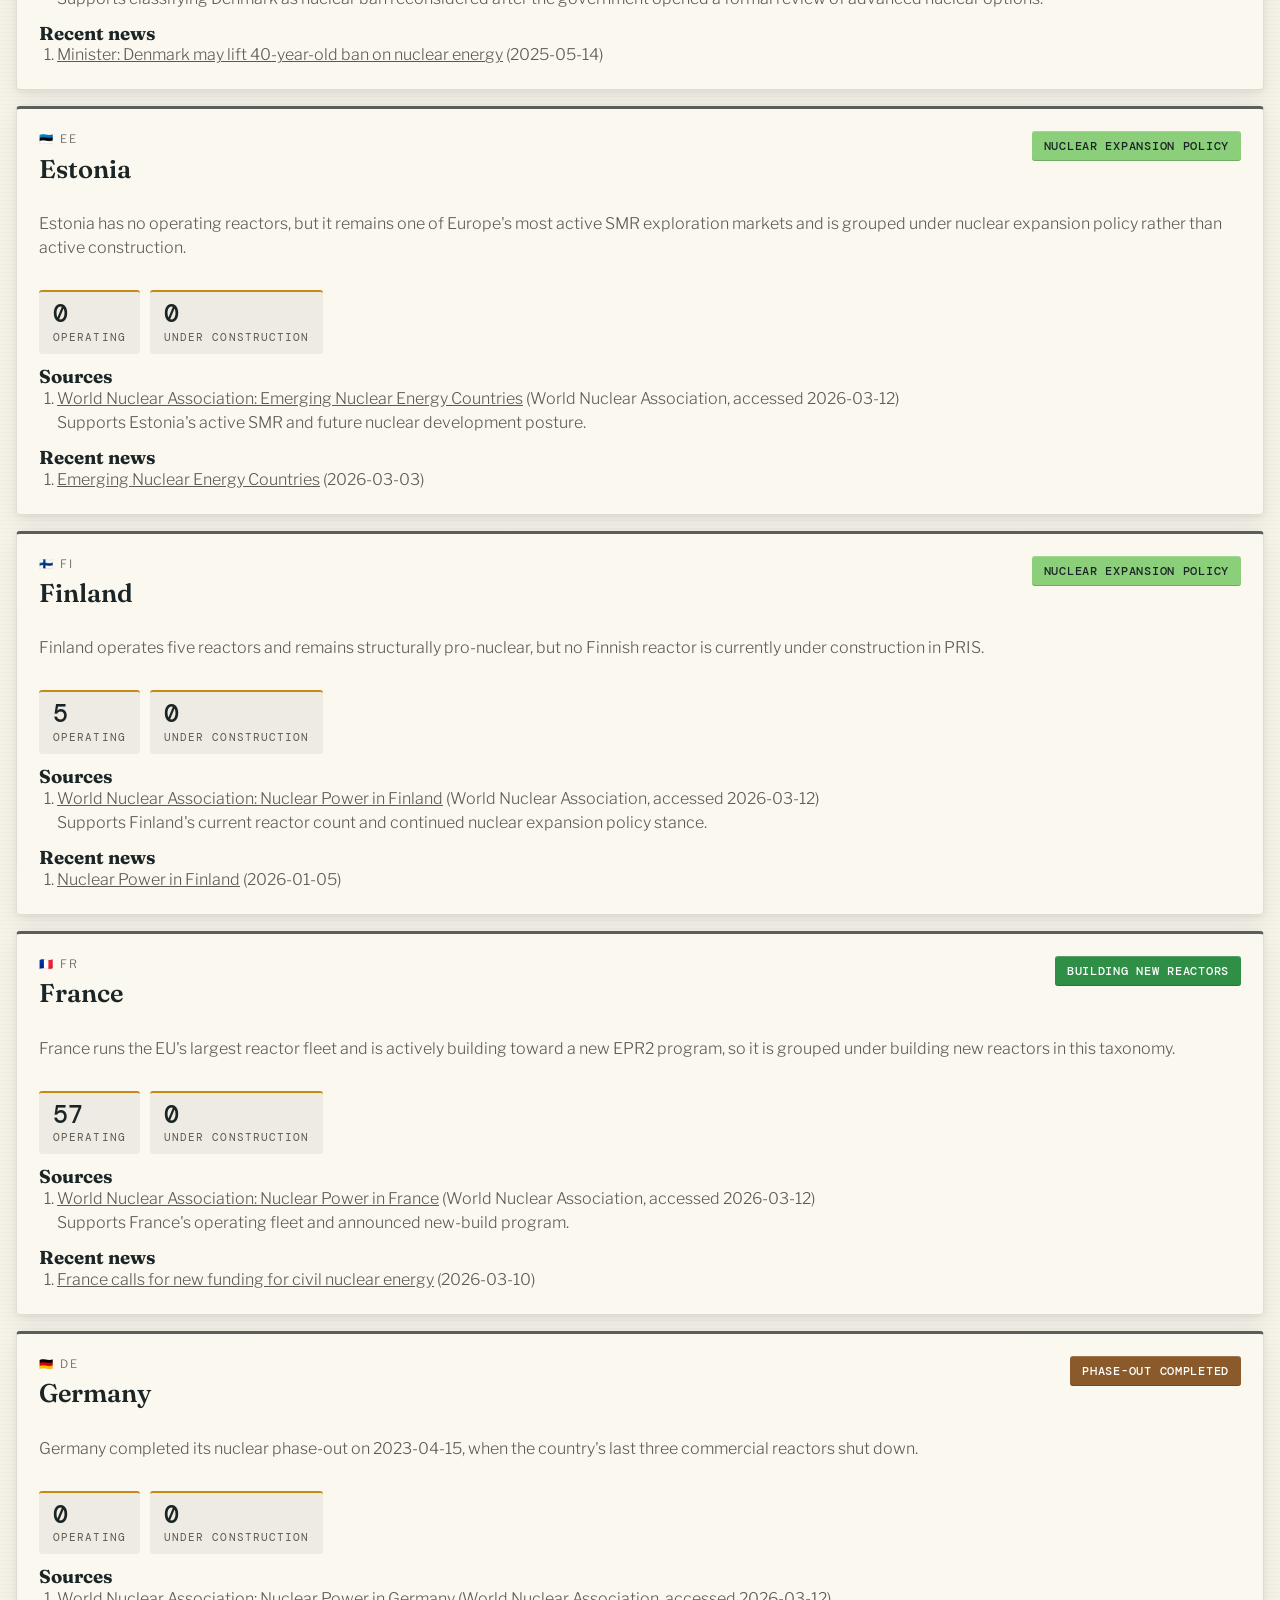
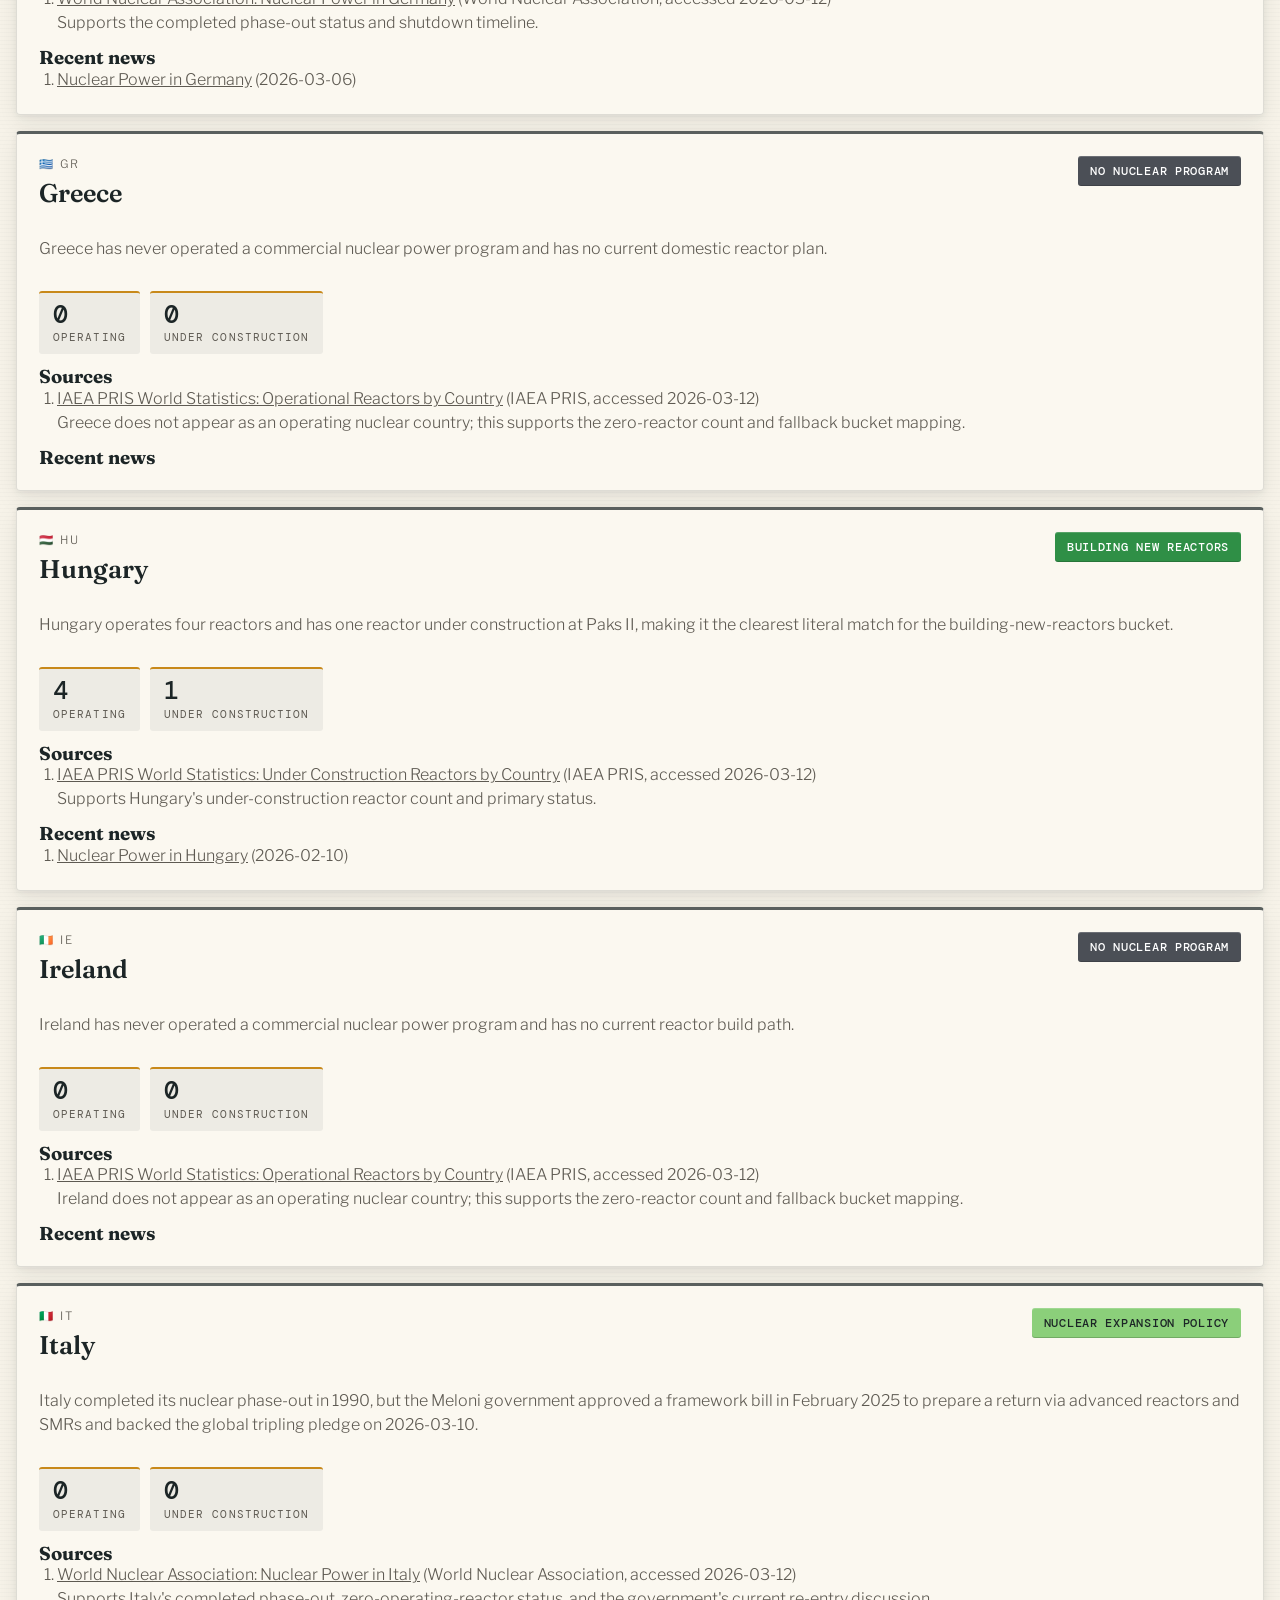
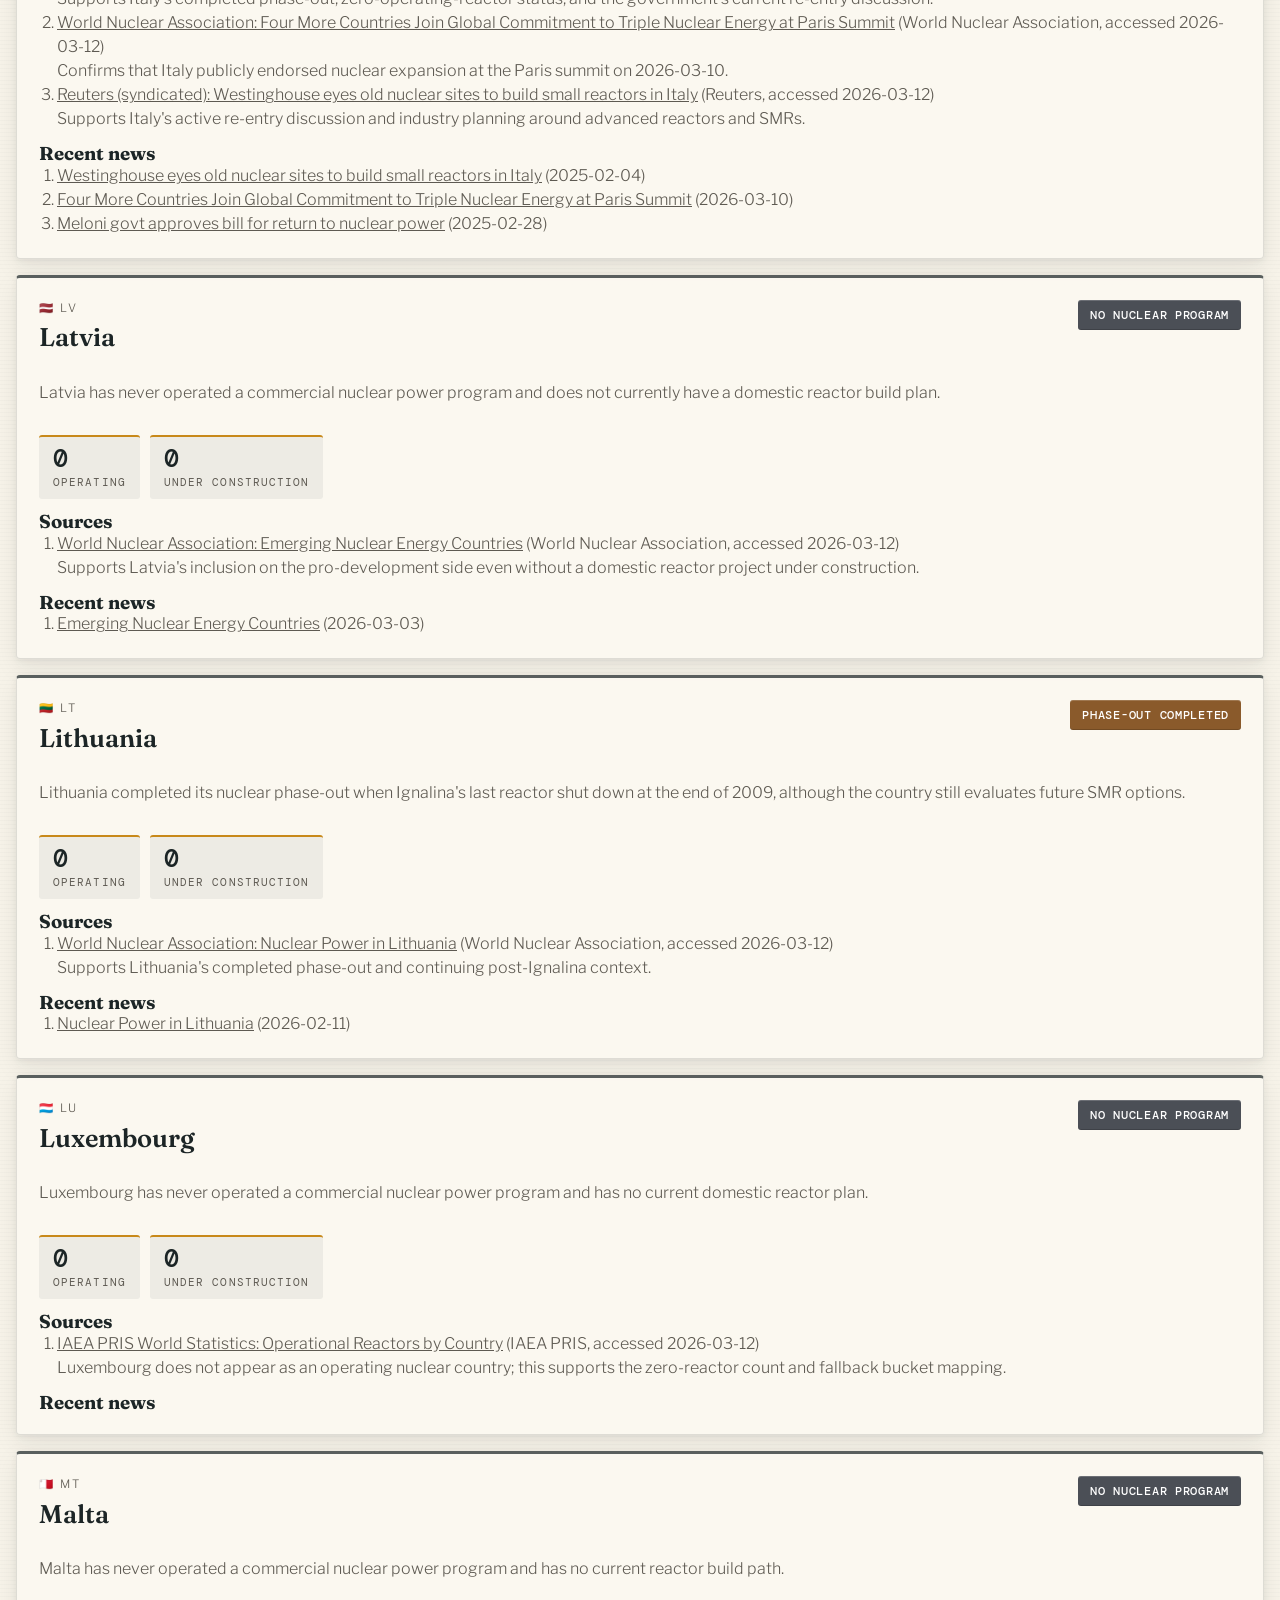
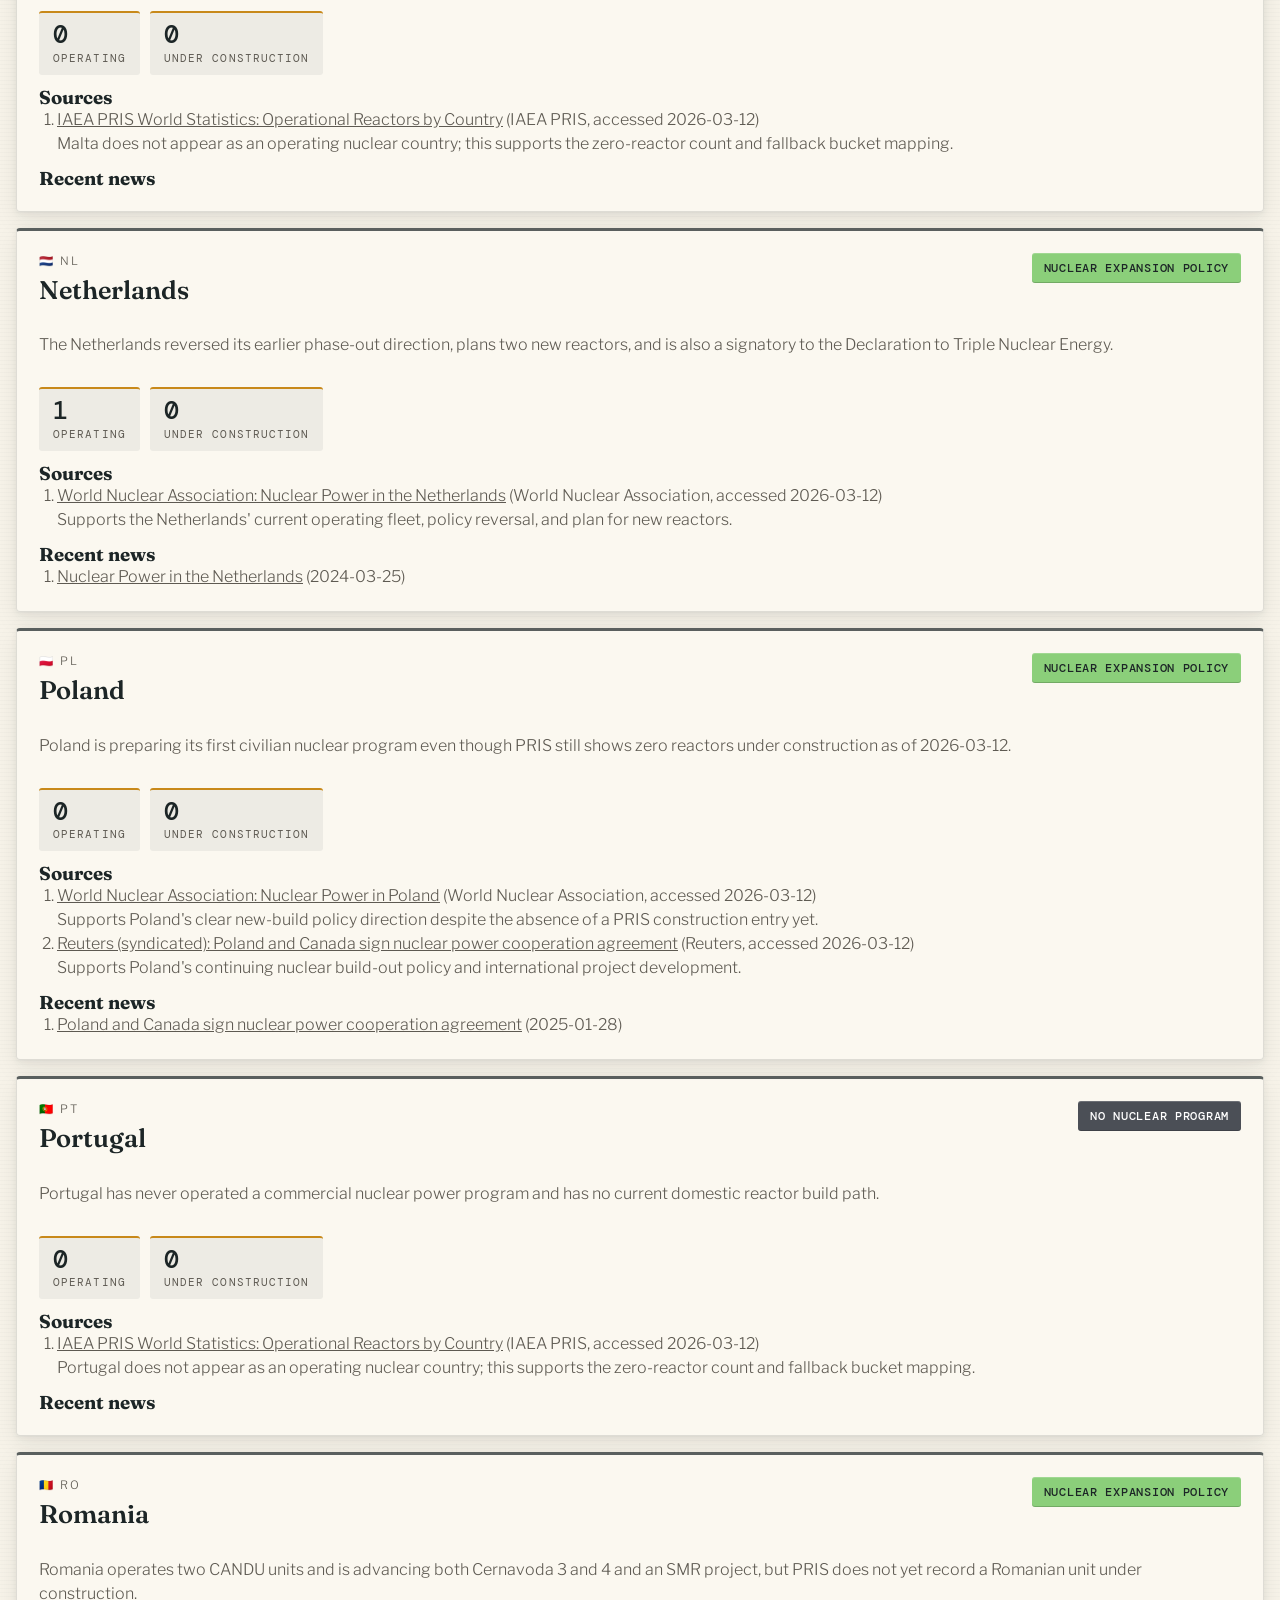
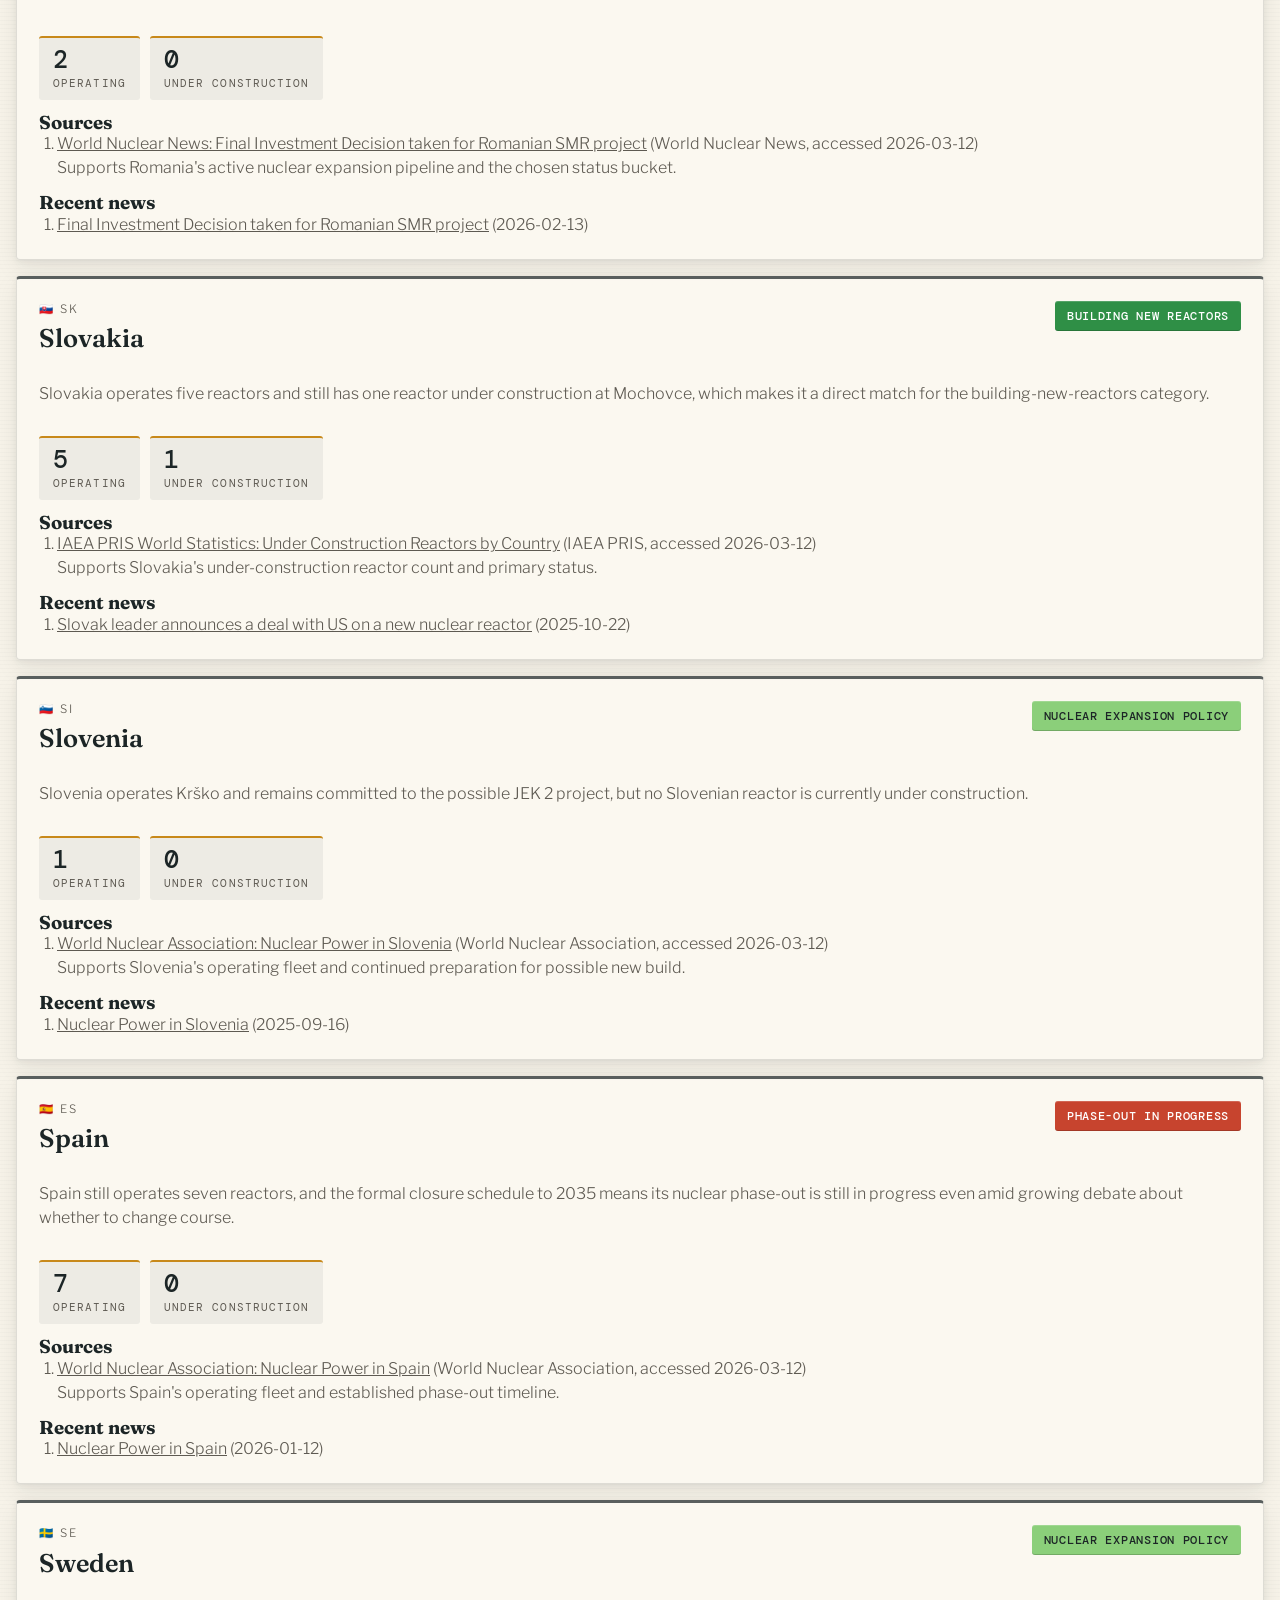
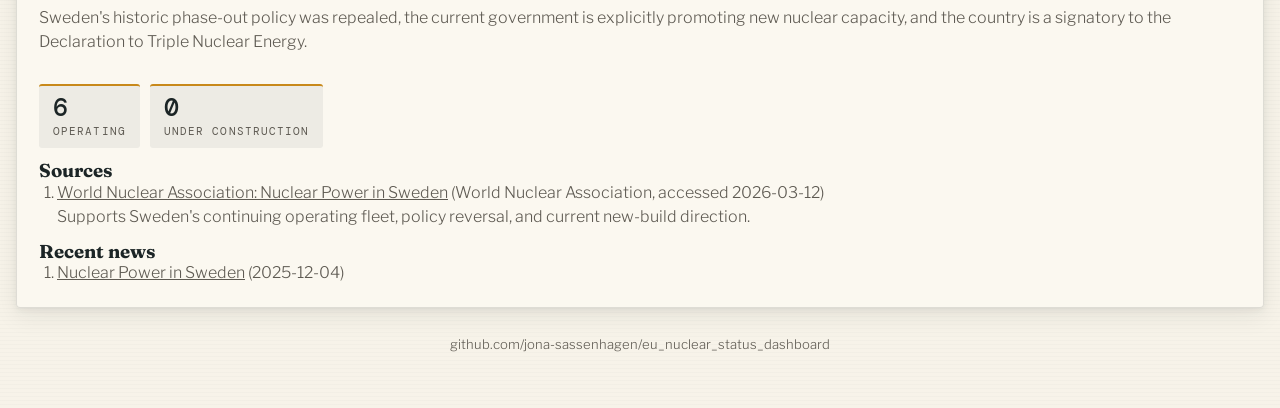
==== commit 58718202: "Update taxonomy, docs, and UI details" ====
--- a/sources.html
+++ b/sources.html
@@ -44,6 +44,10 @@
         </section>
         <section id="sources-list" class="sources-list" aria-live="polite"></section>
       </main>
+
+      <footer class="site-footer">
+        <a href="https://github.com/jona-sassenhagen/eu_nuclear_status_dashboard" target="_blank" rel="noreferrer">github.com/jona-sassenhagen/eu_nuclear_status_dashboard</a>
+      </footer>
     </div>
 
     <script type="module" src="assets/js/main.js"></script>
--- a/assets/css/styles.css
+++ b/assets/css/styles.css
@@ -607,6 +607,23 @@
   gap: 16px;
 }
 
+.site-footer {
+  margin-top: 28px;
+  text-align: center;
+  font-size: 0.82rem;
+  color: var(--muted);
+}
+
+.site-footer a {
+  color: var(--muted);
+  text-decoration: none;
+}
+
+.site-footer a:hover,
+.site-footer a:focus-visible {
+  text-decoration: underline;
+}
+
 /* Source cards — editorial top rule */
 .source-card {
   display: grid;
